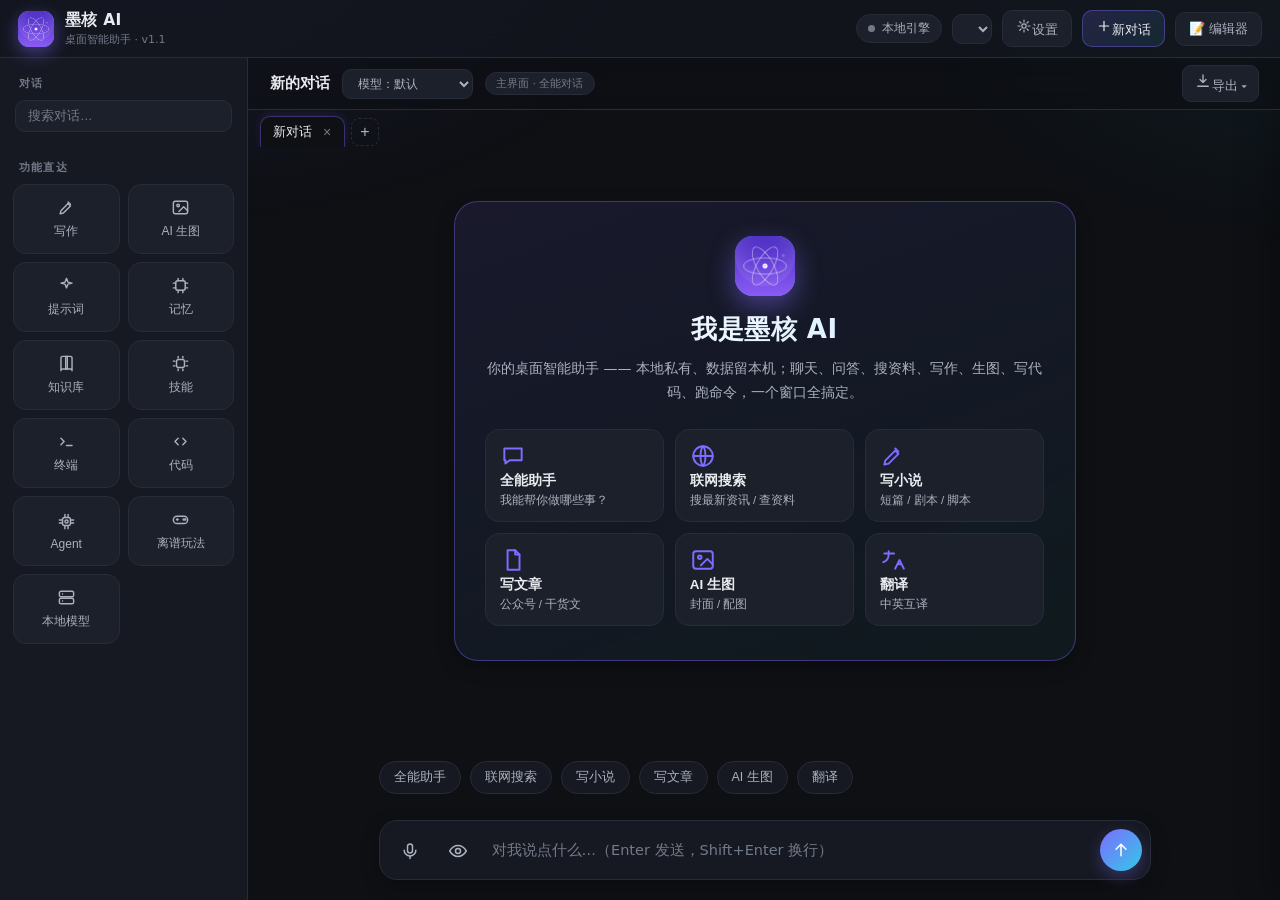
==== static/index.html @ c28f688b "InkCore 1.0.0 初始发布 - 全新源码: app.py / desktop_app.py / generate_icon.py 等 - 前端 static/ 与文档 docs/ - 打包配" ====
<!DOCTYPE html>
<html lang="zh-CN">
<head>
<meta charset="UTF-8">
<meta name="viewport" content="width=device-width, initial-scale=1.0">
<title>墨核 AI · 桌面智能助手</title>
<link rel="icon" href="/static/icon.png" type="image/png">
<link rel="stylesheet" href="/static/style.css">
<link rel="stylesheet" href="/static/vendor/atom-one-dark.min.css">
<link rel="stylesheet" href="/static/vendor/katex/katex.min.css">
</head>
<body>
<div id="app">
  <!-- 顶栏 -->
  <header class="topbar">
    <div class="brand">
      <img src="/static/icon.png" class="logo" alt="墨核">
      <div class="brand-text">
        <div class="brand-name">墨核 AI</div>
        <div class="brand-sub">桌面智能助手 · v1.1</div>
      </div>
    </div>
    <div class="top-actions">
      <div class="status"><span class="status-dot" id="statusDot"></span><span class="status-text" id="statusText">本地引擎</span></div>
      <select id="profileSel" class="ghost-btn" title="切换/新建用户配置"></select>
      <button class="ghost-btn" id="settingsBtn" title="设置（大模型/绘图/视觉 API）"><i class="ic" data-ic="settings"></i>设置</button>
      <button class="ghost-btn" id="newChatBtn"><i class="ic" data-ic="plus"></i>新对话</button>
      <button class="ghost-btn" onclick="location.href='/md'" title="Markdown 编辑器（双栏预览 / 多格式导出 / AI 润色）">📝 编辑器</button>
    </div>
  </header>

  <div class="body">
    <!-- 左侧栏 -->
    <aside class="sidebar">
      <div class="side-section">
        <div class="side-title">对话</div>
        <div class="conv-search"><input id="convSearch" placeholder="搜索对话…"></div>
        <div id="convList" class="conv-list"></div>
      </div>
      <div class="side-section">
        <div class="side-title">功能直达</div>
        <div class="nav-grid">
          <button class="nav-item" data-panel="write"><i class="ic" data-ic="write"></i>写作</button>
          <button class="nav-item" data-panel="image"><i class="ic" data-ic="image"></i>AI 生图</button>
          <button class="nav-item" data-panel="prompt"><i class="ic" data-ic="prompt"></i>提示词</button>
          <button class="nav-item" data-panel="memory"><i class="ic" data-ic="memory"></i>记忆</button>
          <button class="nav-item" data-panel="knowledge"><i class="ic" data-ic="knowledge"></i>知识库</button>
          <button class="nav-item" data-panel="skills"><i class="ic" data-ic="skills"></i>技能</button>
          <button class="nav-item" data-panel="terminal"><i class="ic" data-ic="terminal"></i>终端</button>
          <button class="nav-item" data-panel="code"><i class="ic" data-ic="code"></i>代码</button>
          <button class="nav-item" data-panel="agent"><i class="ic" data-ic="agent"></i>Agent</button>
          <button class="nav-item" data-panel="fun"><i class="ic" data-ic="fun"></i>离谱玩法</button>
          <button class="nav-item" data-panel="ollama"><i class="ic" data-ic="server"></i>本地模型</button>
        </div>
      </div>
    </aside>

    <!-- 中间：对话主界面 -->
    <main class="chat">
      <div class="chat-head">
        <span id="chatTitle">新的对话</span>
        <select id="sessionModel" class="head-btn" title="为本对话单独选择模型（覆盖全局设置）">
          <option value="">模型：默认</option>
          <option value="gpt-4o-mini">gpt-4o-mini</option>
          <option value="gpt-4o">gpt-4o</option>
          <option value="gpt-4o-latest">gpt-4o-latest</option>
          <option value="deepseek-chat">deepseek-chat</option>
          <option value="moonshot-v1-8k">moonshot-v1-8k</option>
          <option value="qwen-plus">qwen-plus</option>
          <option value="llama3">llama3</option>
        </select>
        <span class="chat-hint">主界面 · 全能对话</span>
        <div class="export-wrap">
          <button class="head-btn" id="exportBtn"><i class="ic" data-ic="export"></i>导出 ▾</button>
          <div class="export-menu hidden" id="exportMenu">
            <div data-exp="docx">Word 文档</div>
            <div data-exp="md">Markdown</div>
            <div data-exp="pdf">PDF</div>
            <div data-exp="wechat">公众号 HTML</div>
            <div data-exp="longimg">拼成长图（PNG）</div>
            <div data-exp="xmind">XMind 思维导图</div>
          </div>
        </div>
      </div>
      <div id="messages" class="messages">
        <div class="welcome">
          <img src="/static/icon.png" class="welcome-logo" alt="墨核">
          <h1>我是墨核 AI</h1>
          <p class="welcome-sub">你的桌面智能助手 —— 本地私有、数据留本机；聊天、问答、搜资料、写作、生图、写代码、跑命令，一个窗口全搞定。</p>
          <div class="welcome-cards">
            <button class="wcard" data-cmd="你都能帮我做什么？"><i class="ic" data-ic="chat"></i><b>全能助手</b><small>我能帮你做哪些事？</small></button>
            <button class="wcard" data-cmd="搜索今天 AI 领域的最新资讯"><i class="ic" data-ic="globe"></i><b>联网搜索</b><small>搜最新资讯 / 查资料</small></button>
            <button class="wcard" data-cmd="写一段都市悬疑短篇，主角叫林默"><i class="ic" data-ic="pen"></i><b>写小说</b><small>短篇 / 剧本 / 脚本</small></button>
            <button class="wcard" data-cmd="帮我写一篇公众号文章：如何高效阅读"><i class="ic" data-ic="doc"></i><b>写文章</b><small>公众号 / 干货文</small></button>
            <button class="wcard" data-cmd="画一张赛博朋克封面"><i class="ic" data-ic="image"></i><b>AI 生图</b><small>封面 / 配图</small></button>
            <button class="wcard" data-cmd="把这段英文翻译成中文：Hello, how are you?"><i class="ic" data-ic="translate"></i><b>翻译</b><small>中英互译</small></button>
          </div>
        </div>
      </div>
      <div class="chips">
        <button class="chip" data-cmd="你都能帮我做什么？">全能助手</button>
        <button class="chip" data-cmd="搜索今天 AI 领域的最新资讯">联网搜索</button>
        <button class="chip" data-cmd="写一段都市悬疑短篇，主角叫林默">写小说</button>
        <button class="chip" data-cmd="帮我写一篇公众号文章：如何高效阅读">写文章</button>
        <button class="chip" data-cmd="画一张赛博朋克封面">AI 生图</button>
        <button class="chip" data-cmd="把这段英文翻译成中文：Hello, how are you?">翻译</button>
      </div>
      <!-- 改动12：会话级产物缩略图条（可折叠，按对话切换） -->
      <div class="art-strip" id="artStrip" style="display:none">
        <button class="art-toggle" id="artToggle" title="折叠/展开产物">📦 产物 <span id="artCount">0</span></button>
        <div class="art-thumbs" id="artThumbs"></div>
      </div>
      <div class="input-bar">
        <div class="input-wrap">
          <button class="io-btn" id="voiceBtn" title="语音输入"><i class="ic" data-ic="voice"></i></button>
          <button class="io-btn" id="visionBtn" title="发送图片（视觉理解）"><i class="ic" data-ic="vision"></i></button>
          <textarea id="input" rows="1" placeholder="对我说点什么…（Enter 发送，Shift+Enter 换行）"></textarea>
          <button id="sendBtn" title="发送"><i class="ic" data-ic="send"></i></button>
        </div>
      </div>
      <!-- 隐藏文件输入 -->
      <input type="file" id="visionInput" accept="image/*" hidden>
      <input type="file" id="docInput" accept=".pdf,.docx,.txt,.md,.csv" hidden>
      <input type="file" id="skillImport" accept=".json" hidden>
    </main>

    <!-- 右侧：功能面板 -->
    <aside class="panel hidden" id="panel">
      <div class="panel-head" id="panelHead">
        <div id="panelTitle">面板</div>
        <div style="display:flex;align-items:center;gap:2px">
          <button id="panelMax" title="全屏覆盖聊天区"><i class="ic" data-ic="maximize"></i></button>
          <button id="panelClose"><i class="ic" data-ic="close"></i></button>
        </div>
      </div>
      <div class="panel-body" id="panelBody"></div>
    </aside>
  </div>

  <!-- 首跑引导：未配置大模型时自动出现 -->
  <div class="modal-mask hidden" id="onboardMask">
    <div class="modal" id="onboardModal">
      <img src="/static/icon.png" class="ob-logo" alt="墨核">
      <h2>欢迎使用 墨核 AI Studio (InkCore)</h2>
      <p class="ob-sub">本地私有 · 数据留本机。三种方式开始，任选其一：</p>
      <div class="ob-opts">
        <button class="ob-opt" id="obEmbedded">
          <i class="ic" data-ic="agent"></i>
          <div class="ob-t">🚀 本地内置模型（推荐）</div>
          <div class="ob-d">零 Key · 离线 · 免装 Ollama · 首次自动下载约 1.1GB</div>
        </button>
        <button class="ob-opt" id="obOllama">
          <i class="ic" data-ic="server"></i>
          <div class="ob-t">用 Ollama 本地模型</div>
          <div class="ob-d">零 Key · 离线 · 需先装 Ollama</div>
        </button>
        <button class="ob-opt" id="obKey">
          <i class="ic" data-ic="settings"></i>
          <div class="ob-t">填 OpenAI / DeepSeek Key</div>
          <div class="ob-d">用云端大模型，质量更高</div>
        </button>
        <button class="ob-opt" id="obLater">
          <i class="ic" data-ic="chat"></i>
          <div class="ob-t">稍后再说（先用本地模板）</div>
          <div class="ob-d">不配也能体验界面与基础写作</div>
        </button>
      </div>
      <div class="ob-msg" id="obMsg"></div>
      <div class="ob-foot">「本地内置模型」已把推理引擎打进软件，无需安装 Ollama；首次使用会下载一个量化模型（约 1.1GB，之后永久离线）。</div>
    </div>
  </div>

  <!-- 执行前确认：终端 / 代码真实运行于本机时弹出 -->
  <div class="modal-mask hidden" id="confirmMask">
    <div class="modal" style="width:min(440px,100%)">
      <div style="display:flex;align-items:center;gap:10px;margin-bottom:8px">
        <i class="ic" data-ic="warning" style="width:22px;height:22px;color:var(--warn)"></i>
        <h2 id="confirmTitle" style="font-size:17px">确认执行</h2>
      </div>
      <p id="confirmDetail" style="font-size:13px;color:var(--txt-2);line-height:1.7;margin-bottom:14px"></p>
      <pre id="confirmCmd" style="background:#0b0d12;border:1px solid var(--line);border-radius:10px;padding:11px;font-family:ui-monospace,Menlo,monospace;font-size:12.5px;color:#d6e6ff;white-space:pre-wrap;word-break:break-all;max-height:160px;overflow:auto;margin-bottom:16px"></pre>
      <div style="display:flex;gap:10px;justify-content:flex-end">
        <button class="btn sec" id="confirmNo" style="width:auto;padding:9px 16px">取消</button>
        <button class="btn" id="confirmYes" style="width:auto;padding:9px 16px;background:linear-gradient(135deg,var(--warn),#ff9f43);box-shadow:none">仍要执行</button>
      </div>
    </div>
  </div>

  <!-- 设置：弹窗 tab 页 -->
  <div class="modal-mask hidden" id="settingsMask">
    <div class="modal settings-modal" id="settingsModal">
      <div class="settings-head">
        <div class="settings-title"><i class="ic" data-ic="settings"></i> 设置</div>
        <button class="settings-close" id="settingsClose"><i class="ic" data-ic="close"></i></button>
      </div>
      <div class="settings-tabs" id="settingsTabs">
        <button class="settings-tab active" data-tab="provider">AI 提供商</button>
        <button class="settings-tab" data-tab="params">参数</button>
        <button class="settings-tab" data-tab="ollama">本地模型</button>
        <button class="settings-tab" data-tab="appearance">外观</button>
        <button class="settings-tab" data-tab="data">数据</button>
        <button class="settings-tab" data-tab="about">关于</button>
      </div>
      <div class="settings-body" id="settingsBody"></div>
      <div class="settings-foot">
        <button class="btn" onclick="saveSettings()">保存设置</button>
      </div>
    </div>
  </div>
</div>
<script src="/static/vendor/katex/katex.min.js"></script>
<script src="/static/vendor/highlight.min.js"></script>
<script src="/static/app.js"></script>
</body>
</html>
---- static/style.css ----
/* =========================================================
   墨核 AI · 桌面智能助手  ——  UI 设计系统 v2
   设计目标：清爽、克制、现代，面向全能桌面 AI 助手场景
   注：仅做视觉层重写，所有 id / class 与 app.js 交互钩子保持一致
   ========================================================= */
:root{
  /* 中性底色：深空灰，带极淡蓝紫倾向，比纯黑更耐看 */
  --bg:#0e1014;
  --surface:#161922;
  --surface-2:#1c202b;
  --elevated:#222632;
  --line:#272c38;
  --line-soft:#2f3543;
  /* 文字 */
  --txt:#e9ebef;
  --txt-2:#aab1bf;
  --txt-3:#727a89;
  /* 主色：柔和紫罗兰 + 青，作为品牌渐变 */
  --accent:#7c6cff;
  --accent-2:#33c9e6;
  --accent-soft:rgba(124,108,255,.14);
  --accent-line:rgba(124,108,255,.38);
  /* 语义色 */
  --ok:#3ddc97;
  --warn:#f5b94a;
  --danger:#ff7a7a;
  /* 用户气泡 */
  --user:linear-gradient(135deg,#6a5cff,#8b6cff);
  /* 主题可配置：正文字号由字体大小滑块控制 */
  --font-base:14px;
  /* 形状 / 阴影 */
  --r-s:10px; --r-m:14px; --r-l:20px;
  --shadow:0 10px 34px rgba(0,0,0,.40);
  --shadow-soft:0 6px 18px rgba(0,0,0,.28);
  --ease:cubic-bezier(.22,.61,.36,1);
}
*{box-sizing:border-box;margin:0;padding:0}
html,body{height:100%}
body{
  font-family:-apple-system,BlinkMacSystemFont,"PingFang SC","Microsoft YaHei",system-ui,"Segoe UI",sans-serif;
  background:var(--bg); color:var(--txt); overflow:hidden; font-size:var(--font-base);
  -webkit-font-smoothing:antialiased; text-rendering:optimizeLegibility;
}
/* 极淡的环境光，避免大面积死黑 */
body::before{
  content:""; position:fixed; inset:0; pointer-events:none; z-index:0;
  background:
    radial-gradient(900px 500px at 12% -8%, rgba(124,108,255,.10), transparent 60%),
    radial-gradient(800px 460px at 105% 0%, rgba(51,201,230,.07), transparent 55%);
}
#app{position:relative; z-index:1; display:flex; flex-direction:column; height:100vh}

/* ===================== 顶栏 ===================== */
.topbar{height:58px;flex:0 0 58px;display:flex;align-items:center;justify-content:space-between;
  padding:0 18px;background:rgba(20,23,31,.72);backdrop-filter:blur(14px);
  border-bottom:1px solid var(--line)}
.brand{display:flex;align-items:center;gap:11px}
.logo{width:36px;height:36px;border-radius:11px;display:grid;place-items:center;font-weight:800;font-size:19px;
  background:linear-gradient(135deg,var(--accent),var(--accent-2));color:#fff;
  box-shadow:0 6px 18px rgba(124,108,255,.45), inset 0 1px 0 rgba(255,255,255,.25)}
.brand-name{font-weight:700;font-size:15.5px;letter-spacing:.3px}
.brand-sub{font-size:11px;color:var(--txt-3);margin-top:1px}
.top-actions{display:flex;align-items:center;gap:10px}
.status{display:flex;align-items:center;gap:7px;padding:5px 11px;border-radius:999px;
  background:var(--surface-2);border:1px solid var(--line);font-size:12px;color:var(--txt-2)}
.status-dot{width:7px;height:7px;border-radius:50%;background:var(--txt-3);transition:.3s}
.status-dot.on{background:var(--ok);box-shadow:0 0 9px var(--ok)}
.ghost-btn{background:var(--surface-2);border:1px solid var(--line);color:var(--txt-2);padding:7px 13px;
  border-radius:10px;cursor:pointer;font-size:13px;transition:.18s var(--ease)}
.ghost-btn:hover{border-color:var(--accent-line);color:var(--txt);background:var(--elevated)}
#newChatBtn{color:var(--txt);border-color:var(--accent-line);
  background:linear-gradient(135deg,rgba(124,108,255,.18),rgba(51,201,230,.10))}
#newChatBtn:hover{filter:brightness(1.12)}

.body{flex:1;display:flex;min-height:0}

/* ===================== 左侧栏 ===================== */
.sidebar{width:248px;flex:0 0 248px;background:var(--surface);border-right:1px solid var(--line);
  padding:16px 13px;overflow-y:auto;display:flex;flex-direction:column;gap:18px}
.side-title{font-size:11px;color:var(--txt-3);text-transform:uppercase;letter-spacing:1.2px;
  margin:2px 6px 9px;font-weight:600}
.conv-search{padding:0 2px 8px}
.conv-search input{width:100%;background:var(--surface-2);border:1px solid var(--line);color:var(--txt);
  border-radius:10px;padding:8px 12px;font-size:12.5px;transition:.18s}
.conv-search input::placeholder{color:var(--txt-3)}
.conv-search input:focus{outline:none;border-color:var(--accent-line);background:var(--elevated)}
.conv-list{display:flex;flex-direction:column;gap:5px}
.conv-item{display:flex;align-items:center;justify-content:space-between;padding:9px 11px;border-radius:11px;
  font-size:13px;cursor:pointer;color:var(--txt-2);transition:.16s var(--ease);border:1px solid transparent}
.conv-item:hover{background:var(--surface-2);color:var(--txt);border-color:var(--line)}
.conv-title{overflow:hidden;text-overflow:ellipsis;white-space:nowrap}
.conv-snip{font-size:11.5px;color:var(--txt-3);margin-top:3px;white-space:nowrap;overflow:hidden;text-overflow:ellipsis;max-width:170px}
.conv-acts{display:flex;gap:2px;opacity:0;transition:.16s;flex:0 0 auto}
.conv-item:hover .conv-acts{opacity:1}
.conv-act{background:none;border:none;color:var(--txt-3);cursor:pointer;font-size:13px;padding:3px 5px;border-radius:7px;transition:.15s;display:inline-flex;align-items:center;justify-content:center}
.conv-act:hover{background:var(--elevated);color:var(--danger)}
.conv-act .ic{width:14px;height:14px}
.conv-empty{font-size:12px;color:var(--txt-3);padding:10px 8px}
.conv-group{margin-bottom:4px}
.conv-group-title{font-size:10.5px;color:var(--txt-3);text-transform:uppercase;letter-spacing:1px;
  margin:8px 6px 4px;font-weight:600;display:flex;align-items:center;gap:5px}
.conv-group-title small{color:var(--txt-3);font-weight:400;letter-spacing:0}

.nav-grid{display:grid;grid-template-columns:1fr 1fr;gap:8px}
.nav-item{display:flex;flex-direction:column;align-items:center;justify-content:center;gap:6px;padding:13px 4px;
  border-radius:13px;background:var(--surface-2);border:1px solid var(--line);color:var(--txt-2);
  cursor:pointer;font-size:12px;transition:.18s var(--ease)}
.nav-item span{font-size:12px;color:var(--txt-2)}
.nav-item:hover{border-color:var(--accent-line);color:var(--txt);background:var(--elevated);
  transform:translateY(-2px);box-shadow:var(--shadow-soft)}
.nav-item:hover span{color:var(--txt)}
.nav-item.active .ic{color:#fff}
.nav-item.active span{color:#fff}

/* ===================== 中间对话 ===================== */
.chat{flex:1;display:flex;flex-direction:column;min-width:0;background:transparent}
.chat-head{height:52px;flex:0 0 52px;display:flex;align-items:center;gap:12px;padding:0 22px;
  border-bottom:1px solid var(--line);background:rgba(14,16,20,.55);backdrop-filter:blur(10px)}
#chatTitle{font-weight:600;font-size:14.5px}
.head-btn{background:var(--surface-2);border:1px solid var(--line);color:var(--txt-2);
  padding:6px 11px;font-size:12px;border-radius:9px;cursor:pointer;max-width:180px;transition:.18s}
.head-btn:hover{border-color:var(--accent-line);color:var(--txt)}
.chat-hint{font-size:11px;color:var(--txt-3);font-weight:400;border:1px solid var(--line);
  padding:3px 10px;border-radius:999px;background:var(--surface-2)}
.chat-head{position:relative}

.messages{flex:1;overflow-y:auto;padding:30px 0;display:flex;flex-direction:column;gap:20px}
.msgs-inner{max-width:820px;width:100%;margin:0 auto;padding:0 24px;display:flex;flex-direction:column;gap:20px}
/* 让消息整体居中且限宽：用伪容器思路，这里直接给每条消息限宽 */
.msg{display:flex;gap:13px;align-items:flex-start;animation:fade .28s var(--ease);max-width:820px;margin:0 auto;width:100%;padding:0 24px}
@keyframes fade{from{opacity:0;transform:translateY(8px)}to{opacity:1;transform:none}}
.avatar{width:34px;height:34px;flex:0 0 34px;border-radius:10px;display:grid;place-items:center;font-weight:700;
  background:linear-gradient(135deg,var(--accent),var(--accent-2));color:#fff;font-size:14px;
  box-shadow:0 4px 12px rgba(124,108,255,.35)}
.msg.user{flex-direction:row-reverse}
.msg.user .avatar{background:var(--elevated);border:1px solid var(--line);color:var(--txt-2)}
.bubble{background:var(--surface);border:1px solid var(--line);padding:14px 17px;border-radius:16px;
  border-top-left-radius:5px;max-width:680px;line-height:1.72;font-size:calc(var(--font-base) + 0.5px);white-space:pre-wrap;
  word-break:break-word;box-shadow:var(--shadow-soft)}
.msg.user .bubble{background:var(--user);border:none;color:#fff;border-radius:16px;border-top-right-radius:5px;
  box-shadow:0 6px 18px rgba(124,108,255,.30)}
.bubble h1,.bubble h2,.bubble h3{margin:10px 0 7px;line-height:1.4;font-weight:700}
.bubble h1{font-size:20px}.bubble h2{font-size:17px;color:#cfe9ff}.bubble h3{font-size:15px;color:var(--txt)}
.bubble p{margin:6px 0}
.bubble code{background:rgba(0,0,0,.35);padding:2px 6px;border-radius:6px;font-size:13px;color:#ffd479;
  font-family:ui-monospace,SFMono-Regular,Menlo,monospace}
.bubble pre{background:#0b0d12;padding:14px 44px 14px 16px;border-radius:12px;overflow:auto;margin:10px 0;
  border:1px solid var(--line);position:relative;box-shadow:inset 0 1px 0 rgba(255,255,255,.03)}
.katex-block{overflow-x:auto;overflow-y:hidden;margin:12px 0;padding:6px 2px;font-size:1.06em}
.katex-block .katex{text-align:center}
.bubble .katex{font-size:1.02em}
.src-title{font-size:12px;color:var(--txt-3);margin-bottom:7px}
.src-link{display:block;color:var(--accent-2);font-size:12.5px;padding:4px 0;border-bottom:1px dashed var(--line);text-decoration:none;word-break:break-all}
.src-link:hover{color:var(--accent);text-decoration:underline}
.src-link:last-child{border-bottom:none}
.bubble pre code{background:none;padding:0;color:#d6e6ff;font-size:13px;line-height:1.6}
.copy-btn{position:absolute;top:8px;right:8px;background:rgba(124,108,255,.9);border:none;color:#fff;
  font-size:11px;padding:4px 10px;border-radius:7px;cursor:pointer;transition:.15s;opacity:.85}
.copy-btn:hover{opacity:1;filter:brightness(1.1)}
.msg-acts{display:flex;gap:6px;justify-content:flex-end;margin-top:6px;padding:0 24px}
.resend-btn{background:var(--surface-2);border:1px solid var(--line);color:var(--txt-3);font-size:11px;
  padding:3px 10px;border-radius:7px;cursor:pointer;transition:.15s}
.resend-btn:hover{border-color:var(--accent-line);color:var(--txt)}
.bubble table{border-collapse:collapse;margin:10px 0;width:100%;font-size:13px;overflow:hidden;border-radius:10px}
.bubble th,.bubble td{border:1px solid var(--line);padding:7px 10px;text-align:left}
.bubble th{background:var(--surface-2);font-weight:600}
.bubble blockquote{border-left:3px solid var(--accent);padding:5px 13px;color:var(--txt-2);margin:8px 0;
  background:var(--accent-soft);border-radius:0 8px 8px 0}
.bubble img{max-width:280px;border-radius:14px;margin:8px 0;box-shadow:var(--shadow-soft)}
.bubble ul,.bubble ol{margin:8px 0 8px 22px}
.bubble li{margin:3px 0}
.tip{display:inline-block;margin-top:10px;padding:8px 12px;background:var(--accent-soft);
  border:1px solid var(--accent-line);border-radius:10px;font-size:12.5px;color:#c9bcff;line-height:1.6}

/* 思考中动画点 */
.dots::after{content:"";animation:dots 1.2s steps(4,end) infinite}
@keyframes dots{0%{content:""}25%{content:"."}50%{content:".."}75%{content:"..."}100%{content:""}}

/* 欢迎英雄区 */
.welcome{max-width:760px;margin:24px auto 8px;padding:34px 30px;text-align:center;
  background:linear-gradient(160deg,rgba(124,108,255,.10),rgba(51,201,230,.05));
  border:1px solid var(--accent-line);border-radius:24px;box-shadow:var(--shadow-soft);
  animation:fade .4s var(--ease)}
.welcome-logo{width:60px;height:60px;margin:0 auto 16px;border-radius:18px;display:grid;place-items:center;
  font-weight:800;font-size:30px;color:#fff;background:linear-gradient(135deg,var(--accent),var(--accent-2));
  box-shadow:0 10px 26px rgba(124,108,255,.45)}
.welcome h1{font-size:26px;font-weight:800;letter-spacing:.5px;margin-bottom:10px;
  background:linear-gradient(120deg,#fff,#cfe9ff);-webkit-background-clip:text;background-clip:text;color:transparent}
.welcome-sub{color:var(--txt-2);font-size:14px;line-height:1.7;max-width:560px;margin:0 auto}
.welcome-cards{display:grid;grid-template-columns:repeat(3,1fr);gap:11px;margin-top:24px;text-align:left}
.wcard{display:flex;flex-direction:column;gap:3px;padding:13px 14px;border-radius:14px;cursor:pointer;
  background:var(--surface-2);border:1px solid var(--line);color:var(--txt);transition:.18s var(--ease);text-align:left}
.wcard:hover{border-color:var(--accent-line);background:var(--elevated);transform:translateY(-2px);box-shadow:var(--shadow-soft)}
.wcard b{font-size:13.5px}
.wcard small{color:var(--txt-2);font-size:11.5px}

/* 建议胶囊（欢迎区下方） */
.chips{display:flex;gap:9px;flex-wrap:wrap;padding:6px 24px 14px;max-width:820px;margin:0 auto;width:100%}
.chip{background:var(--surface);border:1px solid var(--line);color:var(--txt-2);padding:7px 14px;border-radius:999px;
  font-size:12.5px;cursor:pointer;transition:.16s var(--ease)}
.chip:hover{border-color:var(--accent-line);color:var(--txt);background:var(--elevated)}

/* 改动12：会话级产物缩略图条 */
.art-strip{max-width:820px;margin:0 auto;width:100%;padding:0 24px;display:flex;align-items:center;gap:10px}
.art-toggle{flex:0 0 auto;background:var(--surface);border:1px solid var(--line);color:var(--txt-2);
  padding:5px 12px;border-radius:999px;font-size:12px;cursor:pointer;transition:.16s var(--ease)}
.art-toggle:hover{border-color:var(--accent-line);color:var(--txt)}
.art-thumbs{display:flex;gap:8px;overflow-x:auto;padding:4px 0;flex:1}
.art-thumbs::-webkit-scrollbar{height:6px}
.art-thumb{flex:0 0 auto;width:64px;height:64px;border-radius:12px;overflow:hidden;cursor:pointer;
  border:1px solid var(--line);background:var(--surface-2);position:relative;display:flex;align-items:center;justify-content:center;
  transition:.16s var(--ease)}
.art-thumb:hover{border-color:var(--accent-line);transform:translateY(-2px)}
.art-thumb img{width:100%;height:100%;object-fit:cover}
.art-thumb .art-emoji{font-size:26px}
.art-thumb .art-name{position:absolute;left:0;right:0;bottom:0;font-size:9px;line-height:1.3;padding:2px 4px;
  background:linear-gradient(0deg,rgba(0,0,0,.7),transparent);color:#fff;white-space:nowrap;overflow:hidden;text-overflow:ellipsis}
.art-strip.collapsed .art-thumbs{display:none}

/* 输入作曲器 */
.input-bar{flex:0 0 auto;padding:12px 24px 20px;max-width:820px;margin:0 auto;width:100%}
.input-wrap{display:flex;align-items:flex-end;gap:8px;background:var(--surface);border:1px solid var(--line);
  border-radius:18px;padding:8px 8px 8px 10px;box-shadow:var(--shadow-soft);transition:.18s var(--ease)}
.input-wrap:focus-within{border-color:var(--accent-line);box-shadow:0 0 0 3px var(--accent-soft),var(--shadow-soft)}
.io-btn{background:transparent;border:1px solid transparent;border-radius:12px;color:var(--txt-2);
  font-size:18px;width:40px;height:40px;flex:0 0 40px;cursor:pointer;display:grid;place-items:center;transition:.16s}
.io-btn:hover{background:var(--elevated);color:var(--txt);border-color:var(--line)}
#input{flex:1;resize:none;background:transparent;border:none;color:var(--txt);
  padding:10px 6px;font-size:14.5px;font-family:inherit;max-height:160px;line-height:1.55}
#input::placeholder{color:var(--txt-3)}
#input:focus{outline:none}
#sendBtn{background:linear-gradient(135deg,var(--accent),var(--accent-2));border:none;color:#fff;font-weight:600;
  padding:0 20px;height:40px;border-radius:13px;cursor:pointer;font-size:14px;flex:0 0 auto;transition:.16s;
  box-shadow:0 6px 16px rgba(124,108,255,.35)}
#sendBtn:hover{filter:brightness(1.08);transform:translateY(-1px)}
#sendBtn:active{transform:translateY(0)}

/* ===================== 右侧面板 v2 ===================== */
.panel{width:400px;flex:0 0 400px;background:linear-gradient(180deg,var(--surface),var(--surface-2));
  border-left:1px solid var(--line);display:flex;flex-direction:column;
  transition:margin-right .25s var(--ease);box-shadow:-10px 0 34px rgba(0,0,0,.28)}
.panel.hidden{margin-right:-401px}
/* 全屏覆盖聊天区：一键把工作型面板铺满可视区 */
.panel.fullscreen{position:fixed;inset:0;width:auto;max-width:none;flex:1 1 auto;margin-right:0!important;
  z-index:60;box-shadow:none;animation:panelFullIn .2s var(--ease)}
@keyframes panelFullIn{from{opacity:.4;transform:scale(.98)}to{opacity:1;transform:scale(1)}}
.panel-head{height:56px;flex:0 0 56px;display:flex;align-items:center;justify-content:space-between;
  padding:0 16px 0 20px;border-bottom:1px solid var(--line);
  background:rgba(22,25,34,.85);backdrop-filter:blur(12px)}
#panelTitle{font-weight:700;font-size:15px;display:flex;align-items:center;gap:9px;
  background:linear-gradient(90deg,#fff,#cfe9ff);-webkit-background-clip:text;background-clip:text;color:transparent}
#panelTitle .ic{width:20px;height:20px;color:var(--accent-2)}
#panelClose{background:none;border:none;color:var(--txt-3);font-size:18px;cursor:pointer;transition:.15s;border-radius:8px;width:30px;height:30px}
#panelClose:hover{background:var(--elevated);color:var(--txt)}
#panelMax{background:none;border:none;color:var(--txt-3);cursor:pointer;transition:.15s;border-radius:8px;width:30px;height:30px;display:none;align-items:center;justify-content:center;margin-right:2px}
#panelMax:hover{background:var(--elevated);color:var(--txt)}
#panelMax .ic{width:17px;height:17px}
/* 仅工作型面板显示放大按钮（知识库/终端/代码/Agent/离谱玩法） */
.panel-head[data-max="1"] #panelMax{display:inline-flex}
.panel-body{flex:1;overflow-y:auto;padding:16px;display:flex;flex-direction:column;gap:14px;position:relative}
#input.drag{outline:2px dashed var(--accent-line);outline-offset:6px;border-radius:14px}
.panel-body.drag::after{content:"松开即可上传到知识库";position:absolute;inset:10px;display:grid;place-items:center;
  background:rgba(124,108,255,.10);border:2px dashed var(--accent-line);border-radius:14px;
  color:var(--accent-2);font-size:14px;font-weight:600;pointer-events:none}
.pcard{background:var(--surface-2);border:1px solid var(--line);border-radius:16px;padding:16px;
  box-shadow:0 8px 24px rgba(0,0,0,.18);transition:border-color .18s}
.pcard-grad{border-top:2px solid transparent;border-image:linear-gradient(90deg,var(--accent),var(--accent-2)) 1 0 0 0}
.phero{display:flex;gap:14px;align-items:flex-start}
.phero .picon{width:42px;height:42px;flex:0 0 42px;display:grid;place-items:center;border-radius:12px;
  background:linear-gradient(135deg,var(--accent),var(--accent-2));color:#fff;
  box-shadow:0 6px 18px rgba(124,108,255,.35)}
.phero .picon .ic{width:22px;height:22px;color:#fff}
.phero h4{font-size:15px;font-weight:700;margin:0 0 4px;color:var(--txt)}
.phero p{font-size:13px;line-height:1.65;color:var(--txt-2);margin:0}
.psec-title{font-size:11px;font-weight:700;color:var(--accent-2);text-transform:uppercase;letter-spacing:1.2px;
  margin:0;display:flex;align-items:center;gap:8px}
.plist{list-style:none;display:flex;flex-direction:column;gap:9px;margin:0;padding:0;font-size:13px;color:var(--txt-2)}
.plist li{position:relative;padding-left:18px;line-height:1.55}
.plist li::before{content:"";position:absolute;left:0;top:7px;width:7px;height:7px;border-radius:50%;
  background:linear-gradient(135deg,var(--accent),var(--accent-2))}
.pchips{display:flex;flex-wrap:wrap;gap:8px}
.pchip{background:var(--surface);border:1px solid var(--line);color:var(--txt-2);padding:7px 12px;border-radius:999px;
  font-size:12.5px;cursor:pointer;transition:.16s}
.pchip:hover{border-color:var(--accent-line);color:var(--txt);
  background:linear-gradient(135deg,rgba(124,108,255,.16),rgba(51,201,230,.10))}
.pgrid{display:grid;grid-template-columns:1fr 1fr;gap:10px}
.pfeat{background:var(--surface);border:1px solid var(--line);border-radius:12px;padding:12px;transition:.16s;cursor:pointer}
.pfeat:hover{border-color:var(--accent-line);background:var(--elevated)}
.pfeat b{display:block;font-size:13px;color:var(--txt);margin-bottom:3px}
.pfeat small{font-size:11.5px;color:var(--txt-2);line-height:1.5}

/* 表单控件 */
.field{width:100%;background:var(--surface-2);border:1px solid var(--line);color:var(--txt);border-radius:11px;
  padding:11px 13px;font-size:13.5px;font-family:inherit;margin-bottom:12px;transition:.16s}
.field::placeholder{color:var(--txt-3)}
.field:focus{outline:none;border-color:var(--accent-line);background:var(--elevated)}
textarea.field{resize:vertical;min-height:74px;line-height:1.6}
.btn{background:linear-gradient(135deg,var(--accent),var(--accent-2));border:none;color:#fff;font-weight:600;
  padding:10px 16px;border-radius:11px;cursor:pointer;font-size:13.5px;width:100%;transition:.16s;
  box-shadow:0 6px 16px rgba(124,108,255,.28)}
.btn:hover{filter:brightness(1.08);transform:translateY(-1px)}
.btn.sec{background:var(--surface-2);border:1px solid var(--line);box-shadow:none;color:var(--txt)}
.btn.sec:hover{border-color:var(--accent-line);transform:none}
.ck{display:flex;align-items:center;gap:9px;font-size:13.5px;color:var(--txt);margin:8px 0;cursor:pointer}
.ck input{width:17px;height:17px;accent-color:var(--accent);cursor:pointer}
.sub{color:var(--accent-2);font-size:13.5px;margin:16px 0 8px;font-weight:600;
  padding-top:14px;border-top:1px solid var(--line)}

/* 设置 - 关于区（版本号 / 热键） */
.about{display:flex;gap:13px;align-items:center;background:linear-gradient(135deg,rgba(124,108,255,.14),rgba(51,201,230,.12));
  border:1px solid var(--accent-line);border-radius:14px;padding:14px;margin-bottom:14px}
.about-logo{width:46px;height:46px;flex:0 0 46px;border-radius:12px;display:grid;place-items:center;
  background:linear-gradient(135deg,var(--accent),var(--accent-2));color:#fff;font-size:22px;font-weight:700;
  box-shadow:0 6px 16px rgba(124,108,255,.35)}
.about-name{font-size:15px;font-weight:700;color:var(--txt);display:flex;align-items:center;gap:8px;flex-wrap:wrap}
.about-name .ver{font-size:11px;font-weight:600;color:var(--accent-2);background:var(--surface-2);
  border:1px solid var(--line);border-radius:999px;padding:2px 9px;font-family:ui-monospace,Menlo,monospace}
.about-sub{font-size:12.5px;color:var(--txt-3);margin-top:3px}
.about-hk{font-size:12px;color:var(--txt-3);margin-top:5px}
.about-hk b{color:var(--accent-2);font-family:ui-monospace,Menlo,monospace}

/* 终端 / 代码面板 */
.term-out{background:#0b0d12;border:1px solid var(--line);border-radius:12px;padding:13px;font-family:ui-monospace,SFMono-Regular,Menlo,monospace;
  font-size:12.5px;white-space:pre-wrap;color:#9effa8;min-height:80px;max-height:300px;overflow:auto;line-height:1.6}
.term-in,.code-area{width:100%;background:#0b0d12;border:1px solid var(--line);color:#d6e6ff;border-radius:12px;
  padding:13px;font-family:ui-monospace,SFMono-Regular,Menlo,monospace;font-size:13px;line-height:1.6}
.term-in{margin-top:8px;transition:.16s}.term-in:focus{outline:none;border-color:var(--accent-line)}
.code-area{height:200px;resize:vertical;margin-top:8px}

/* 技能卡片 */
.skill-card{background:var(--surface-2);border:1px solid var(--line);border-radius:14px;padding:13px;margin-bottom:11px;transition:.16s}
.skill-card:hover{border-color:var(--line-soft)}
.skill-card .sc-top{display:flex;align-items:center;gap:8px;font-weight:600;margin-bottom:5px}
.skill-card .sc-desc{font-size:12.5px;color:var(--txt-2);margin-bottom:9px;line-height:1.6}
.skill-card .sc-del{font-size:11.5px;color:var(--danger);cursor:pointer;float:right;opacity:.8}
.skill-card .sc-del:hover{opacity:1}

/* 记忆行 */
.mem-row{display:flex;justify-content:space-between;gap:12px;font-size:13px;padding:9px 0;border-bottom:1px dashed var(--line)}
.mem-row b{color:var(--accent-2);font-weight:600;text-align:right}

/* 封面预览 */
.cover-prev{background:var(--surface-2);border:1px solid var(--line);border-radius:14px;padding:14px;text-align:center}
.cover-prev img{max-width:100%;border-radius:10px}

/* 知识库文档 */
.doc-list{display:flex;flex-direction:column;gap:7px}
.doc-item{display:flex;align-items:center;justify-content:space-between;gap:10px;background:var(--surface-2);
  border:1px solid var(--line);border-radius:10px;padding:9px 12px;font-size:12.5px}
.doc-item .ic{width:15px;height:15px;color:var(--accent-2);flex:0 0 auto}
.doc-item small{color:var(--txt-3)}

/* Agent 步骤 */
.agent-step{display:flex;gap:8px;margin-bottom:9px}
.agent-step input{flex:1}

/* 离谱玩法列表 */
.fun-list{font-size:13px;line-height:1.85;color:var(--txt-2)}
.fun-list b{color:var(--txt);font-weight:600}

/* 游戏卡片 */
.game-card{display:flex;align-items:center;gap:12px;margin-top:12px;padding:12px 14px;
  background:var(--accent-soft);border:1px solid var(--accent-line);border-radius:13px}
.game-tag{font-size:12.5px;color:#c9bcff;font-weight:600}

/* ===================== 导出菜单 ===================== */
.export-wrap{position:relative;margin-left:auto}
#exportBtn{font-size:12.5px}
.export-menu{position:absolute;right:0;top:40px;background:var(--elevated);border:1px solid var(--line);
  border-radius:12px;padding:6px;min-width:170px;z-index:30;box-shadow:var(--shadow)}
.export-menu.hidden{display:none}
.export-menu div{padding:9px 13px;border-radius:9px;font-size:13px;cursor:pointer;color:var(--txt);transition:.14s}
.export-menu div:hover{background:linear-gradient(135deg,var(--accent),var(--accent-2));color:#fff}

/* 顶栏用户下拉 */
#profileSel{padding:6px 9px;font-size:12px;max-width:140px}

/* 滚动条 */
::-webkit-scrollbar{width:9px;height:9px}
::-webkit-scrollbar-track{background:transparent}
::-webkit-scrollbar-thumb{background:var(--line-soft);border-radius:9px;border:2px solid transparent;background-clip:padding-box}
::-webkit-scrollbar-thumb:hover{background:var(--txt-3);background-clip:padding-box}

/* ===================== 线性 SVG 图标 ===================== */
.ic{display:inline-flex;align-items:center;justify-content:center;flex:0 0 auto;width:18px;height:18px;color:inherit}
.ic svg{width:100%;height:100%;display:block}
.nav-item .ic{width:19px;height:19px;color:var(--txt-2)}
.nav-item.active .ic{color:#fff}
.nav-item:hover .ic{color:var(--txt)}
.ghost-btn .ic{width:16px;height:16px}
.io-btn .ic{width:20px;height:20px;color:var(--txt-2)}
.io-btn:hover .ic{color:var(--accent)}
.io-btn.rec{color:#ff6b6b}
.io-btn.rec .ic{color:#ff6b6b}
#sendBtn{width:42px;height:42px;flex:0 0 42px;border:none;border-radius:50%;
  background:linear-gradient(135deg,var(--accent),var(--accent-2));color:#fff;cursor:pointer;
  display:inline-flex;align-items:center;justify-content:center;box-shadow:0 6px 16px rgba(124,108,255,.32);transition:.16s}
#sendBtn:hover{transform:translateY(-1px);filter:brightness(1.06)}
#sendBtn .ic{width:20px;height:20px;color:#fff}
.wcard .ic{width:26px;height:26px;color:var(--accent)}
.wcard:hover .ic{color:var(--accent-2)}
#panelClose .ic{width:16px;height:16px}

/* ===================== 首跑引导弹窗 ===================== */
.modal-mask{position:fixed;inset:0;background:rgba(8,10,14,.62);backdrop-filter:blur(4px);
  display:flex;align-items:center;justify-content:center;z-index:9000;padding:20px}
.modal-mask.hidden{display:none}
.modal{width:min(460px,100%);background:var(--surface);border:1px solid var(--line);
  border-radius:20px;padding:28px 26px 22px;box-shadow:0 24px 60px rgba(0,0,0,.5);text-align:center}
.ob-logo{width:54px;height:54px;border-radius:16px;margin:0 auto 14px;display:grid;place-items:center;
  background:linear-gradient(135deg,var(--accent),var(--accent-2));color:#fff;font-size:26px;font-weight:700;
  box-shadow:0 8px 20px rgba(124,108,255,.4)}
.modal h2{font-size:19px;margin-bottom:6px}
.ob-sub{font-size:13px;color:var(--txt-3);margin-bottom:18px}
.ob-opts{display:flex;flex-direction:column;gap:10px}
.ob-opt{display:flex;align-items:center;gap:13px;text-align:left;background:var(--surface-2);
  border:1px solid var(--line);border-radius:14px;padding:13px 15px;cursor:pointer;transition:.15s;color:var(--txt)}
.ob-opt:hover{border-color:var(--accent-line);background:var(--elevated);transform:translateY(-1px)}
.ob-opt .ic{width:24px;height:24px;color:var(--accent);flex:0 0 24px}
.ob-t{font-size:14px;font-weight:600}
.ob-d{font-size:12px;color:var(--txt-3);margin-top:2px}
.ob-msg{font-size:12.5px;color:#ffb86b;min-height:16px;margin-top:12px}
.ob-foot{font-size:11.5px;color:var(--txt-3);margin-top:14px;line-height:1.5}

/* ===== 设置弹窗（参考 OpenWrite 的 AI 提供商 / 参数 tab 设计） ===== */
.settings-modal{width:min(760px,94vw);max-height:min(86vh,640px);text-align:left;padding:0;display:flex;flex-direction:column;overflow:hidden}
.settings-head{height:56px;flex:0 0 56px;display:flex;align-items:center;justify-content:space-between;padding:0 22px;border-bottom:1px solid var(--line)}
.settings-title{display:flex;align-items:center;gap:10px;font-size:17px;font-weight:700;color:var(--txt)}
.settings-title .ic{width:20px;height:20px;color:var(--accent-2)}
.settings-close{background:none;border:none;color:var(--txt-3);font-size:18px;cursor:pointer;border-radius:8px;width:32px;height:32px;display:grid;place-items:center;transition:.15s}
.settings-close:hover{background:var(--elevated);color:var(--txt)}
.settings-tabs{flex:0 0 auto;display:flex;gap:4px;padding:12px 22px 0;border-bottom:1px solid var(--line);overflow-x:auto}
.settings-tab{background:none;border:none;color:var(--txt-3);font-size:13.5px;font-weight:600;padding:9px 14px;border-radius:10px 10px 0 0;cursor:pointer;white-space:nowrap;transition:.15s}
.settings-tab:hover{color:var(--txt);background:var(--surface-2)}
.settings-tab.active{color:var(--accent);background:var(--accent-soft);border-bottom:2px solid var(--accent);margin-bottom:-1px}
.settings-body{flex:1;overflow-y:auto;padding:18px 22px;display:flex;flex-direction:column;gap:16px}
.settings-foot{flex:0 0 auto;padding:14px 22px;border-top:1px solid var(--line);display:flex;justify-content:flex-end;gap:10px;background:var(--surface)}
.settings-section{display:none;flex-direction:column;gap:14px}
.settings-section.active{display:flex}
.sett-status{display:flex;align-items:center;gap:10px;padding:12px 14px;border-radius:12px;font-size:13px;background:var(--surface-2);border:1px solid var(--line)}
.sett-status.warn{color:#ffb86b;background:rgba(255,184,107,.08);border-color:rgba(255,184,107,.25)}
.sett-status.ok{color:#7ee787;background:rgba(126,231,135,.08);border-color:rgba(126,231,135,.25)}
.sett-status .ic{width:18px;height:18px;flex:0 0 18px}
.sett-tip{font-size:12.5px;color:var(--txt-3);line-height:1.6;padding:10px 12px;border-radius:10px;background:var(--accent-soft);border:1px solid var(--accent-line)}
.sett-grid{display:grid;grid-template-columns:repeat(auto-fill,minmax(140px,1fr));gap:10px}
.sett-prov{display:flex;flex-direction:column;gap:5px;padding:12px;border:1px solid var(--line);border-radius:12px;background:var(--surface-2);cursor:pointer;transition:.15s;text-align:left}
.sett-prov:hover{border-color:var(--accent-line);background:var(--elevated);transform:translateY(-1px)}
.sett-prov.active{border-color:var(--accent);background:var(--accent-soft);box-shadow:0 0 0 1px var(--accent-line)}
.sett-prov .name{font-weight:700;font-size:13.5px;color:var(--txt)}
.sett-prov .desc{font-size:11.5px;color:var(--txt-3);line-height:1.4}
.sett-label{display:block;font-size:12.5px;color:var(--txt-2);margin-bottom:6px}
.sett-field{width:100%;background:var(--bg);border:1px solid var(--line-soft);border-radius:10px;padding:10px 12px;color:var(--txt);font-size:13px;outline:none;transition:.15s}
.sett-field:focus{border-color:var(--accent)}
.sett-row{display:flex;gap:12px;flex-wrap:wrap}
.sett-row .group{flex:1;min-width:220px}
.sett-ck{display:flex;align-items:center;gap:8px;font-size:13px;color:var(--txt);cursor:pointer}
.sett-ck input{width:16px;height:16px;accent-color:var(--accent)}
.sett-range{width:100%;margin-top:8px}
.sett-sub{font-size:12px;color:var(--txt-3);margin-top:6px;line-height:1.5}
.sett-h3{font-size:13px;font-weight:700;color:var(--txt);margin:4px 0 8px}

/* 响应式：窄屏收起侧栏，留出更多对话空间（面板宽度统一 400px，不再分档） */
@media (max-width:1080px){
  .sidebar{width:210px;flex-basis:210px}
  .welcome-cards{grid-template-columns:repeat(2,1fr)}
}

/* ===== 亮色主题（设置里切换；代码块保持深色，符合习惯） ===== */
[data-theme="light"]{
  --bg:#eef0f4;
  --surface:#ffffff;
  --surface-2:#f4f6fa;
  --elevated:#e9ecf3;
  --line:#e4e7ee;
  --line-soft:#d6dae3;
  --txt:#1b1e26;
  --txt-2:#525a6b;
  --txt-3:#8a93a4;
  --accent-soft:rgba(124,108,255,.10);
  --accent-line:rgba(124,108,255,.34);
  --shadow:0 10px 34px rgba(20,24,40,.14);
  --shadow-soft:0 6px 18px rgba(20,24,40,.10);
}
[data-theme="light"] .bubble{background:var(--surface);border-color:var(--line)}
[data-theme="light"] .bubble code{background:rgba(0,0,0,.06);color:#b35900}
[data-theme="light"] body::before{opacity:.45}
[data-theme="light"] .welcome{background:linear-gradient(160deg,rgba(124,108,255,.10),rgba(51,201,230,.05));border-color:var(--accent-line)}
[data-theme="light"] .panel-body.drag::after{background:rgba(124,108,255,.10)}

/* ---------- 多会话标签页 ---------- */
.tab-bar{display:flex;align-items:center;gap:6px;padding:6px 12px 0;overflow-x:auto;flex-shrink:0}
.tab-bar::-webkit-scrollbar{height:6px}
.tab{display:inline-flex;align-items:center;gap:6px;max-width:180px;padding:6px 8px 6px 12px;border-radius:10px 10px 0 0;
  background:var(--surface);border:1px solid var(--line);border-bottom:none;color:var(--txt-2);
  font-size:13px;cursor:pointer;white-space:nowrap;transition:.15s}
.tab:hover{color:var(--txt)}
.tab.active{background:var(--bg);color:var(--txt);border-color:var(--accent-line);box-shadow:0 -2px 8px rgba(124,108,255,.12)}
.tab-title{overflow:hidden;text-overflow:ellipsis}
.tab-close{width:18px;height:18px;line-height:16px;text-align:center;border:none;background:transparent;color:var(--txt-3);
  border-radius:50%;font-size:14px;cursor:pointer;flex-shrink:0}
.tab-close:hover{background:var(--danger);color:#fff}
.tab-add{width:28px;height:28px;flex-shrink:0;border:1px dashed var(--line);background:transparent;border-radius:8px;
  color:var(--txt-2);font-size:16px;cursor:pointer}
.tab-add:hover{border-color:var(--accent);color:var(--accent)}

/* ---------- 消息内联编辑 ---------- */
.edit-area{width:100%;min-height:64px;resize:vertical;padding:8px 10px;border-radius:8px;font-size:13.5px;line-height:1.6;
  background:var(--bg);color:var(--txt);border:1px solid var(--accent-line);font-family:inherit}

/* ---------- 发送按钮（停止态） ---------- */
#sendBtn.stopping{background:linear-gradient(135deg,#ff6b6b,#ff9f43);box-shadow:0 6px 18px rgba(255,107,107,.35)}
#sendBtn.stopping svg{width:18px;height:18px}

/* 图标统一为图片时保持填充 */
.logo,.welcome-logo,.ob-logo,.about-logo{object-fit:cover;vertical-align:middle;display:block}
---- static/vendor/atom-one-dark.min.css ----
pre code.hljs{display:block;overflow-x:auto;padding:1em}code.hljs{padding:3px 5px}.hljs{color:#abb2bf;background:#282c34}.hljs-comment,.hljs-quote{color:#5c6370;font-style:italic}.hljs-doctag,.hljs-formula,.hljs-keyword{color:#c678dd}.hljs-deletion,.hljs-name,.hljs-section,.hljs-selector-tag,.hljs-subst{color:#e06c75}.hljs-literal{color:#56b6c2}.hljs-addition,.hljs-attribute,.hljs-meta .hljs-string,.hljs-regexp,.hljs-string{color:#98c379}.hljs-attr,.hljs-number,.hljs-selector-attr,.hljs-selector-class,.hljs-selector-pseudo,.hljs-template-variable,.hljs-type,.hljs-variable{color:#d19a66}.hljs-bullet,.hljs-link,.hljs-meta,.hljs-selector-id,.hljs-symbol,.hljs-title{color:#61aeee}.hljs-built_in,.hljs-class .hljs-title,.hljs-title.class_{color:#e6c07b}.hljs-emphasis{font-style:italic}.hljs-strong{font-weight:700}.hljs-link{text-decoration:underline}
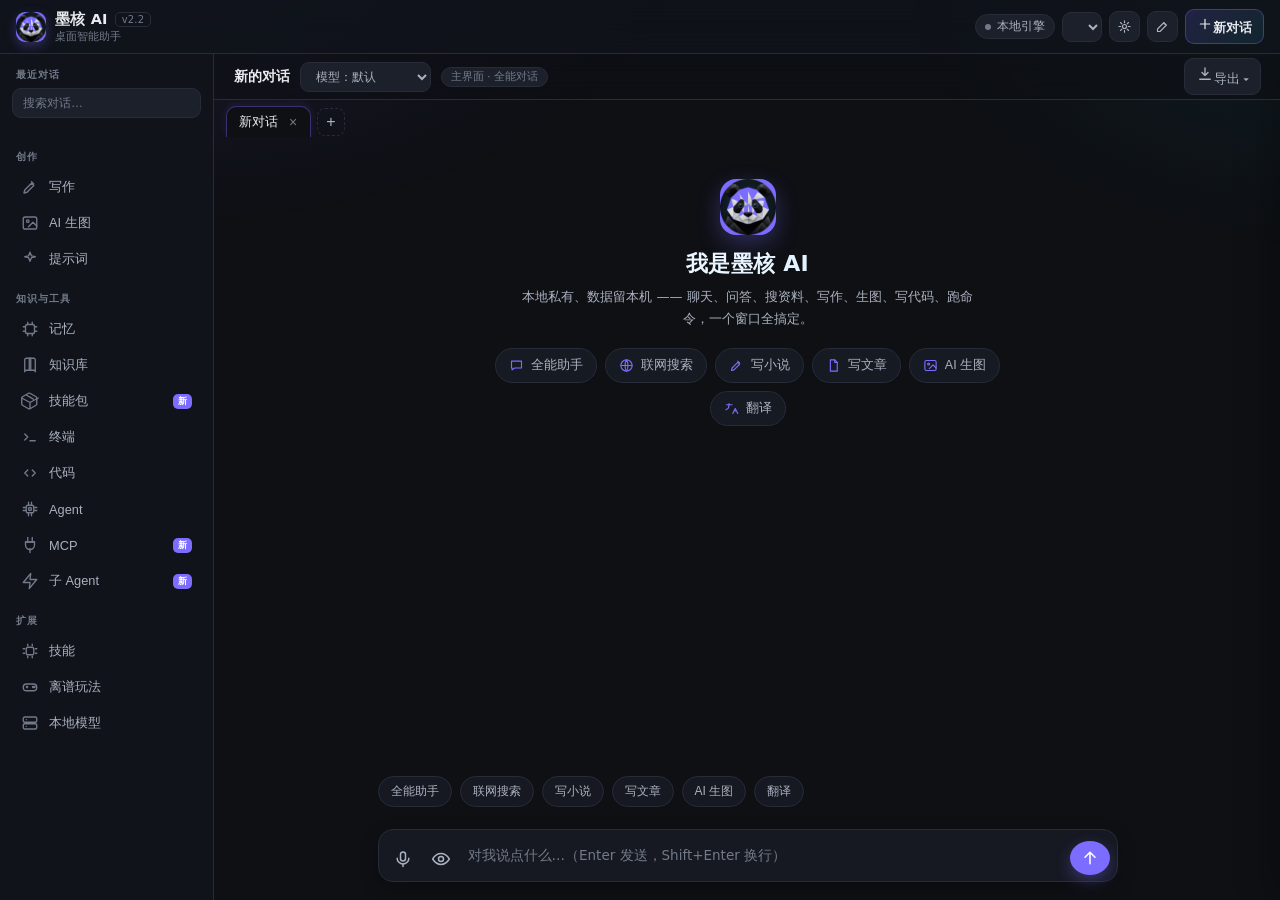
==== commit a44a11fb: "feat(v2.2.0): 界面精简改版 + 补齐 MCP/子Agent/技能包前端入口，打通两套技能系统" ====
--- a/static/index.html
+++ b/static/index.html
@@ -16,16 +16,16 @@
     <div class="brand">
       <img src="/static/icon.png" class="logo" alt="墨核">
       <div class="brand-text">
-        <div class="brand-name">墨核 AI</div>
-        <div class="brand-sub">桌面智能助手 · v1.1</div>
+        <div class="brand-name">墨核 AI <span class="brand-ver">v2.2</span></div>
+        <div class="brand-sub">桌面智能助手</div>
       </div>
     </div>
     <div class="top-actions">
       <div class="status"><span class="status-dot" id="statusDot"></span><span class="status-text" id="statusText">本地引擎</span></div>
-      <select id="profileSel" class="ghost-btn" title="切换/新建用户配置"></select>
-      <button class="ghost-btn" id="settingsBtn" title="设置（大模型/绘图/视觉 API）"><i class="ic" data-ic="settings"></i>设置</button>
-      <button class="ghost-btn" id="newChatBtn"><i class="ic" data-ic="plus"></i>新对话</button>
-      <button class="ghost-btn" onclick="location.href='/md'" title="Markdown 编辑器（双栏预览 / 多格式导出 / AI 润色）">📝 编辑器</button>
+      <select id="profileSel" class="ghost-btn compact" title="切换/新建用户配置"></select>
+      <button class="ghost-btn icon-only" id="settingsBtn" title="设置（大模型/绘图/视觉 API）"><i class="ic" data-ic="settings"></i></button>
+      <button class="ghost-btn icon-only" onclick="location.href='/md'" title="Markdown 编辑器（双栏预览 / 多格式导出 / AI 润色）"><i class="ic" data-ic="edit"></i></button>
+      <button class="ghost-btn primary" id="newChatBtn"><i class="ic" data-ic="plus"></i>新对话</button>
     </div>
   </header>
 
@@ -33,24 +33,37 @@
     <!-- 左侧栏 -->
     <aside class="sidebar">
       <div class="side-section">
-        <div class="side-title">对话</div>
+        <div class="side-title">最近对话</div>
         <div class="conv-search"><input id="convSearch" placeholder="搜索对话…"></div>
         <div id="convList" class="conv-list"></div>
       </div>
       <div class="side-section">
-        <div class="side-title">功能直达</div>
-        <div class="nav-grid">
-          <button class="nav-item" data-panel="write"><i class="ic" data-ic="write"></i>写作</button>
-          <button class="nav-item" data-panel="image"><i class="ic" data-ic="image"></i>AI 生图</button>
-          <button class="nav-item" data-panel="prompt"><i class="ic" data-ic="prompt"></i>提示词</button>
-          <button class="nav-item" data-panel="memory"><i class="ic" data-ic="memory"></i>记忆</button>
-          <button class="nav-item" data-panel="knowledge"><i class="ic" data-ic="knowledge"></i>知识库</button>
-          <button class="nav-item" data-panel="skills"><i class="ic" data-ic="skills"></i>技能</button>
-          <button class="nav-item" data-panel="terminal"><i class="ic" data-ic="terminal"></i>终端</button>
-          <button class="nav-item" data-panel="code"><i class="ic" data-ic="code"></i>代码</button>
-          <button class="nav-item" data-panel="agent"><i class="ic" data-ic="agent"></i>Agent</button>
-          <button class="nav-item" data-panel="fun"><i class="ic" data-ic="fun"></i>离谱玩法</button>
-          <button class="nav-item" data-panel="ollama"><i class="ic" data-ic="server"></i>本地模型</button>
+        <div class="side-title">创作</div>
+        <div class="nav-list">
+          <button class="nav-item" data-panel="write"><i class="ic" data-ic="write"></i><span>写作</span></button>
+          <button class="nav-item" data-panel="image"><i class="ic" data-ic="image"></i><span>AI 生图</span></button>
+          <button class="nav-item" data-panel="prompt"><i class="ic" data-ic="prompt"></i><span>提示词</span></button>
+        </div>
+      </div>
+      <div class="side-section">
+        <div class="side-title">知识与工具</div>
+        <div class="nav-list">
+          <button class="nav-item" data-panel="memory"><i class="ic" data-ic="memory"></i><span>记忆</span></button>
+          <button class="nav-item" data-panel="knowledge"><i class="ic" data-ic="knowledge"></i><span>知识库</span></button>
+          <button class="nav-item" data-panel="skillpack"><i class="ic" data-ic="package"></i><span>技能包</span><em class="nav-new">新</em></button>
+          <button class="nav-item" data-panel="terminal"><i class="ic" data-ic="terminal"></i><span>终端</span></button>
+          <button class="nav-item" data-panel="code"><i class="ic" data-ic="code"></i><span>代码</span></button>
+          <button class="nav-item" data-panel="agent"><i class="ic" data-ic="agent"></i><span>Agent</span></button>
+          <button class="nav-item" data-panel="mcp"><i class="ic" data-ic="plug"></i><span>MCP</span><em class="nav-new">新</em></button>
+          <button class="nav-item" data-panel="subagent"><i class="ic" data-ic="bolt"></i><span>子 Agent</span><em class="nav-new">新</em></button>
+        </div>
+      </div>
+      <div class="side-section">
+        <div class="side-title">扩展</div>
+        <div class="nav-list">
+          <button class="nav-item" data-panel="skills"><i class="ic" data-ic="skills"></i><span>技能</span></button>
+          <button class="nav-item" data-panel="fun"><i class="ic" data-ic="fun"></i><span>离谱玩法</span></button>
+          <button class="nav-item" data-panel="ollama"><i class="ic" data-ic="server"></i><span>本地模型</span></button>
         </div>
       </div>
     </aside>
@@ -86,14 +99,14 @@
         <div class="welcome">
           <img src="/static/icon.png" class="welcome-logo" alt="墨核">
           <h1>我是墨核 AI</h1>
-          <p class="welcome-sub">你的桌面智能助手 —— 本地私有、数据留本机；聊天、问答、搜资料、写作、生图、写代码、跑命令，一个窗口全搞定。</p>
+          <p class="welcome-sub">本地私有、数据留本机 —— 聊天、问答、搜资料、写作、生图、写代码、跑命令，一个窗口全搞定。</p>
           <div class="welcome-cards">
-            <button class="wcard" data-cmd="你都能帮我做什么？"><i class="ic" data-ic="chat"></i><b>全能助手</b><small>我能帮你做哪些事？</small></button>
-            <button class="wcard" data-cmd="搜索今天 AI 领域的最新资讯"><i class="ic" data-ic="globe"></i><b>联网搜索</b><small>搜最新资讯 / 查资料</small></button>
-            <button class="wcard" data-cmd="写一段都市悬疑短篇，主角叫林默"><i class="ic" data-ic="pen"></i><b>写小说</b><small>短篇 / 剧本 / 脚本</small></button>
-            <button class="wcard" data-cmd="帮我写一篇公众号文章：如何高效阅读"><i class="ic" data-ic="doc"></i><b>写文章</b><small>公众号 / 干货文</small></button>
-            <button class="wcard" data-cmd="画一张赛博朋克封面"><i class="ic" data-ic="image"></i><b>AI 生图</b><small>封面 / 配图</small></button>
-            <button class="wcard" data-cmd="把这段英文翻译成中文：Hello, how are you?"><i class="ic" data-ic="translate"></i><b>翻译</b><small>中英互译</small></button>
+            <button class="wcard" data-cmd="你都能帮我做什么？"><i class="ic" data-ic="chat"></i><b>全能助手</b></button>
+            <button class="wcard" data-cmd="搜索今天 AI 领域的最新资讯"><i class="ic" data-ic="globe"></i><b>联网搜索</b></button>
+            <button class="wcard" data-cmd="写一段都市悬疑短篇，主角叫林默"><i class="ic" data-ic="pen"></i><b>写小说</b></button>
+            <button class="wcard" data-cmd="帮我写一篇公众号文章：如何高效阅读"><i class="ic" data-ic="doc"></i><b>写文章</b></button>
+            <button class="wcard" data-cmd="画一张赛博朋克封面"><i class="ic" data-ic="image"></i><b>AI 生图</b></button>
+            <button class="wcard" data-cmd="把这段英文翻译成中文：Hello, how are you?"><i class="ic" data-ic="translate"></i><b>翻译</b></button>
           </div>
         </div>
       </div>
@@ -107,7 +120,7 @@
       </div>
       <!-- 改动12：会话级产物缩略图条（可折叠，按对话切换） -->
       <div class="art-strip" id="artStrip" style="display:none">
-        <button class="art-toggle" id="artToggle" title="折叠/展开产物">📦 产物 <span id="artCount">0</span></button>
+        <button class="art-toggle" id="artToggle" title="折叠/展开产物"><i class="ic" data-ic="package"></i>产物 <span id="artCount">0</span></button>
         <div class="art-thumbs" id="artThumbs"></div>
       </div>
       <div class="input-bar">
@@ -122,6 +135,7 @@
       <input type="file" id="visionInput" accept="image/*" hidden>
       <input type="file" id="docInput" accept=".pdf,.docx,.txt,.md,.csv" hidden>
       <input type="file" id="skillImport" accept=".json" hidden>
+      <input type="file" id="skillPackImport" accept=".zip" hidden>
     </main>
 
     <!-- 右侧：功能面板 -->
@@ -146,7 +160,7 @@
       <div class="ob-opts">
         <button class="ob-opt" id="obEmbedded">
           <i class="ic" data-ic="agent"></i>
-          <div class="ob-t">🚀 本地内置模型（推荐）</div>
+          <div class="ob-t">本地内置模型（推荐）</div>
           <div class="ob-d">零 Key · 离线 · 免装 Ollama · 首次自动下载约 1.1GB</div>
         </button>
         <button class="ob-opt" id="obOllama">
@@ -197,6 +211,7 @@
         <button class="settings-tab active" data-tab="provider">AI 提供商</button>
         <button class="settings-tab" data-tab="params">参数</button>
         <button class="settings-tab" data-tab="ollama">本地模型</button>
+        <button class="settings-tab" data-tab="mcp">MCP</button>
         <button class="settings-tab" data-tab="appearance">外观</button>
         <button class="settings-tab" data-tab="data">数据</button>
         <button class="settings-tab" data-tab="about">关于</button>
--- a/static/style.css
+++ b/static/style.css
@@ -513,3 +513,146 @@
 
 /* 图标统一为图片时保持填充 */
 .logo,.welcome-logo,.ob-logo,.about-logo{object-fit:cover;vertical-align:middle;display:block}
+
+/* =========================================================
+   v2.2 界面改版 —— 精简、精致、去臃肿
+   目标：1) 顶栏合并为一条；2) 侧栏改分组紧凑列表；3) 单一紫主色
+        4) 卡片细边框+大留白；5) 欢迎区收敛
+   ========================================================= */
+:root{
+  /* 收敛为单一紫色主色：青只保留给"已连接/成功"状态，不再做主色 */
+  --accent:#7c6cff;
+  --accent-2:#7c6cff;
+  --accent-soft:rgba(124,108,255,.13);
+  --accent-line:rgba(124,108,255,.38);
+  --mint:#39cbb2;
+  --mint-soft:rgba(57,203,178,.12);
+  --panel:#10131a;
+  --panel-2:#161a23;
+  --radius:12px;
+}
+
+/* ---------- 顶栏：合并为一条 ---------- */
+.topbar{height:54px;flex:0 0 54px;padding:0 16px;background:rgba(16,19,26,.86)}
+.brand{gap:9px}
+.logo{width:30px;height:30px;border-radius:9px;box-shadow:0 4px 12px rgba(124,108,255,.30)}
+.brand-name{font-size:14.5px;font-weight:650;letter-spacing:.2px;display:flex;align-items:center;gap:7px}
+.brand-ver{font-size:10px;color:var(--txt-3);border:1px solid var(--line);padding:1px 6px;border-radius:5px;font-weight:500}
+.brand-sub{font-size:10.5px;color:var(--txt-3);margin-top:1px}
+.top-actions{gap:7px}
+.status{font-size:11.5px;gap:6px;padding:4px 9px}
+.status-dot{width:6px;height:6px}
+.ghost-btn{padding:6px 11px;font-size:12.5px;border-radius:9px}
+.ghost-btn.compact{max-width:130px;font-size:12px;padding:5px 8px}
+.ghost-btn.icon-only{width:31px;height:31px;padding:0;display:inline-flex;align-items:center;justify-content:center}
+.ghost-btn.icon-only .ic{width:15px;height:15px}
+.ghost-btn.primary{background:linear-gradient(135deg,#8778ff,#6d5cff);border-color:transparent;color:#fff;font-weight:600}
+.ghost-btn.primary:hover{filter:brightness(1.08);border-color:transparent;color:#fff}
+
+/* ---------- 侧栏：分组紧凑列表 ---------- */
+.sidebar{width:214px;flex:0 0 214px;background:var(--panel);padding:14px 10px;gap:14px;overflow-y:auto}
+.side-section{margin-bottom:2px}
+.side-title{font-size:10px;color:var(--txt-3);text-transform:none;letter-spacing:1px;margin:0 6px 6px;font-weight:600}
+.conv-search input{font-size:12px;padding:7px 10px;border-radius:9px}
+.conv-list{gap:2px;margin-top:8px}
+.conv-item{padding:7px 10px;border-radius:8px;font-size:12.3px}
+.conv-item .conv-snip{display:none}
+.conv-item:hover{border-color:transparent}
+.nav-list{display:flex;flex-direction:column;gap:2px}
+.nav-item{
+  flex-direction:row;align-items:center;justify-content:flex-start;gap:10px;
+  padding:7px 10px;border-radius:8px;border:1px solid transparent;background:transparent;
+  color:var(--txt-2);font-size:12.8px;cursor:pointer;text-align:left;width:100%;
+  transition:background .14s,color .14s,border-color .14s;
+}
+.nav-item .ic{width:18px;height:18px;color:var(--txt-3);flex:0 0 18px}
+.nav-item span{flex:1;font-size:12.8px;color:inherit}
+.nav-item:hover{background:var(--panel-2);color:var(--txt);border-color:var(--line);transform:none;box-shadow:none}
+.nav-item:hover .ic{color:var(--txt-2)}
+.nav-item.active{background:var(--accent-soft);border-color:var(--accent-line);color:#cfc7ff}
+.nav-item.active .ic{color:#bdb2ff}
+.nav-item.active span{color:#cfc7ff}
+.nav-new{
+  font-size:9px;font-style:normal;color:#fff;background:var(--accent);
+  padding:1px 5px;border-radius:5px;font-weight:700;letter-spacing:.3px;flex:0 0 auto;
+}
+
+/* ---------- 聊天头：更克制 ---------- */
+.chat-head{height:46px;flex:0 0 46px;padding:0 20px;gap:10px}
+#chatTitle{font-size:13.5px;font-weight:600}
+.chat-hint{font-size:10.5px;padding:2px 9px}
+
+/* ---------- 欢迎区：收敛 ---------- */
+.messages{padding:24px 0;gap:18px}
+.welcome{max-width:620px;margin:18px auto 4px;padding:0 20px;text-align:center;background:none;border:none;box-shadow:none}
+.welcome-logo{width:56px;height:56px;margin:0 auto 14px;border-radius:16px;box-shadow:0 8px 22px rgba(124,108,255,.30)}
+.welcome h1{font-size:22px;font-weight:750;letter-spacing:.3px;margin-bottom:7px;
+  background:linear-gradient(120deg,#fff,#cfe9ff);-webkit-background-clip:text;background-clip:text;color:transparent}
+.welcome-sub{color:var(--txt-2);font-size:13px;line-height:1.7;max-width:460px;margin:0 auto}
+.welcome-cards{display:flex;flex-wrap:wrap;gap:8px;margin-top:18px;justify-content:center}
+.wcard{
+  flex-direction:row;align-items:center;gap:7px;padding:8px 13px;border-radius:999px;
+  background:var(--panel-2);border:1px solid var(--line);cursor:pointer;transition:.16s var(--ease);
+}
+.wcard .ic{width:15px;height:15px;color:var(--accent);flex:0 0 15px}
+.wcard b{font-size:12.5px;font-weight:500;color:var(--txt-2)}
+.wcard:hover{border-color:var(--accent-line);background:var(--elevated);transform:translateY(-1px);box-shadow:var(--shadow-soft)}
+.wcard:hover .ic{color:var(--accent)}
+.wcard:hover b{color:var(--txt)}
+
+/* ---------- 气泡与输入区 ---------- */
+.msg{max-width:780px;gap:11px;padding:0 20px}
+.avatar{width:30px;height:30px;flex:0 0 30px;border-radius:9px}
+.bubble{padding:11px 14px;border-radius:13px;border-top-left-radius:4px;max-width:640px;font-size:13.3px;line-height:1.72}
+.msg.user .bubble{border-top-left-radius:13px;border-top-right-radius:4px}
+.chips{gap:8px;padding:2px 20px 12px;max-width:780px}
+.chip{padding:6px 12px;font-size:12px;border-radius:999px}
+.input-bar{padding:10px 20px 18px;max-width:780px}
+.input-wrap{border-radius:15px;padding:6px 7px 6px 8px;gap:6px}
+#input{font-size:13.5px;padding:9px 5px}
+.io-btn{width:32px;height:32px;flex:0 0 32px;font-size:16px;border-radius:9px}
+#sendBtn{width:34px;height:34px;flex:0 0 34px;font-size:16px}
+
+/* ---------- 右侧面板：细边框+留白 ---------- */
+.panel{width:372px;flex:0 0 372px;background:var(--panel);border-left:1px solid var(--line)}
+.panel.hidden{margin-right:-373px}
+.panel-head{height:46px;flex:0 0 46px;padding:0 12px 0 16px}
+#panelTitle{font-size:13.5px;font-weight:650}
+.panel-body{padding:14px;gap:12px}
+.pcard{background:var(--panel-2);border:1px solid var(--line);border-radius:var(--radius);padding:14px;box-shadow:none}
+.phero{gap:12px}
+.phero .picon{width:38px;height:38px;flex:0 0 38px;border-radius:10px;background:var(--accent-soft)}
+.phero .picon .ic{width:19px;height:19px;color:#bdb2ff}
+.phero h4{font-size:13.5px;margin-bottom:4px}
+.phero p{font-size:12.3px;line-height:1.65}
+.psec-title{font-size:10px;margin-bottom:9px}
+.plist li{font-size:12.3px}
+.field{font-size:12.3px;padding:9px 11px;border-radius:9px}
+.term-out{font-size:12px;border-radius:10px;padding:11px}
+
+/* ---------- 新增面板：MCP / 子Agent / 技能包 ---------- */
+.srv-list{display:flex;flex-direction:column;gap:8px;margin-top:8px}
+.srv-row{display:flex;align-items:center;gap:10px;padding:10px 11px;border-radius:10px;
+  background:var(--panel);border:1px solid var(--line)}
+.srv-dot{width:7px;height:7px;border-radius:50%;background:var(--mint);flex:0 0 7px;box-shadow:0 0 7px var(--mint)}
+.srv-dot.off{background:var(--txt-3);box-shadow:none}
+.srv-name{font-size:12.8px;flex:1;min-width:0}
+.srv-name small{display:block;font-size:10.5px;color:var(--txt-3);margin-top:2px}
+.srv-tools{font-size:11px;color:var(--txt-3);flex:0 0 auto}
+.sub-task{display:flex;align-items:center;gap:10px;padding:10px 11px;border-radius:10px;
+  background:var(--panel);border:1px solid var(--line);margin-bottom:7px;font-size:12.3px}
+.sub-task .st{width:7px;height:7px;border-radius:50%;background:var(--mint);flex:0 0 7px}
+.sub-task .st.run{background:var(--warn);box-shadow:0 0 7px var(--warn)}
+.sub-task .st.err{background:var(--danger);box-shadow:none}
+.sub-goal{flex:1;min-width:0;overflow:hidden;text-overflow:ellipsis;white-space:nowrap}
+.sub-state{font-size:11px;color:var(--mint);flex:0 0 auto}
+.sub-state.run{color:var(--warn)}
+.sub-state.err{color:var(--danger)}
+.pack-row{display:flex;align-items:center;gap:10px;padding:10px 11px;border-radius:10px;
+  background:var(--panel);border:1px solid var(--line);margin-bottom:7px;font-size:12.3px}
+.pack-row .pk-i{width:26px;height:26px;flex:0 0 26px;border-radius:8px;display:grid;place-items:center;
+  background:var(--mint-soft);color:var(--mint);font-size:13px}
+.pack-name{flex:1;min-width:0}
+.pack-name small{display:block;font-size:10.5px;color:var(--txt-3);margin-top:2px}
+.empty-hint{padding:14px;text-align:center;font-size:12px;color:var(--txt-3);
+  border:1px dashed var(--line);border-radius:10px;line-height:1.7}
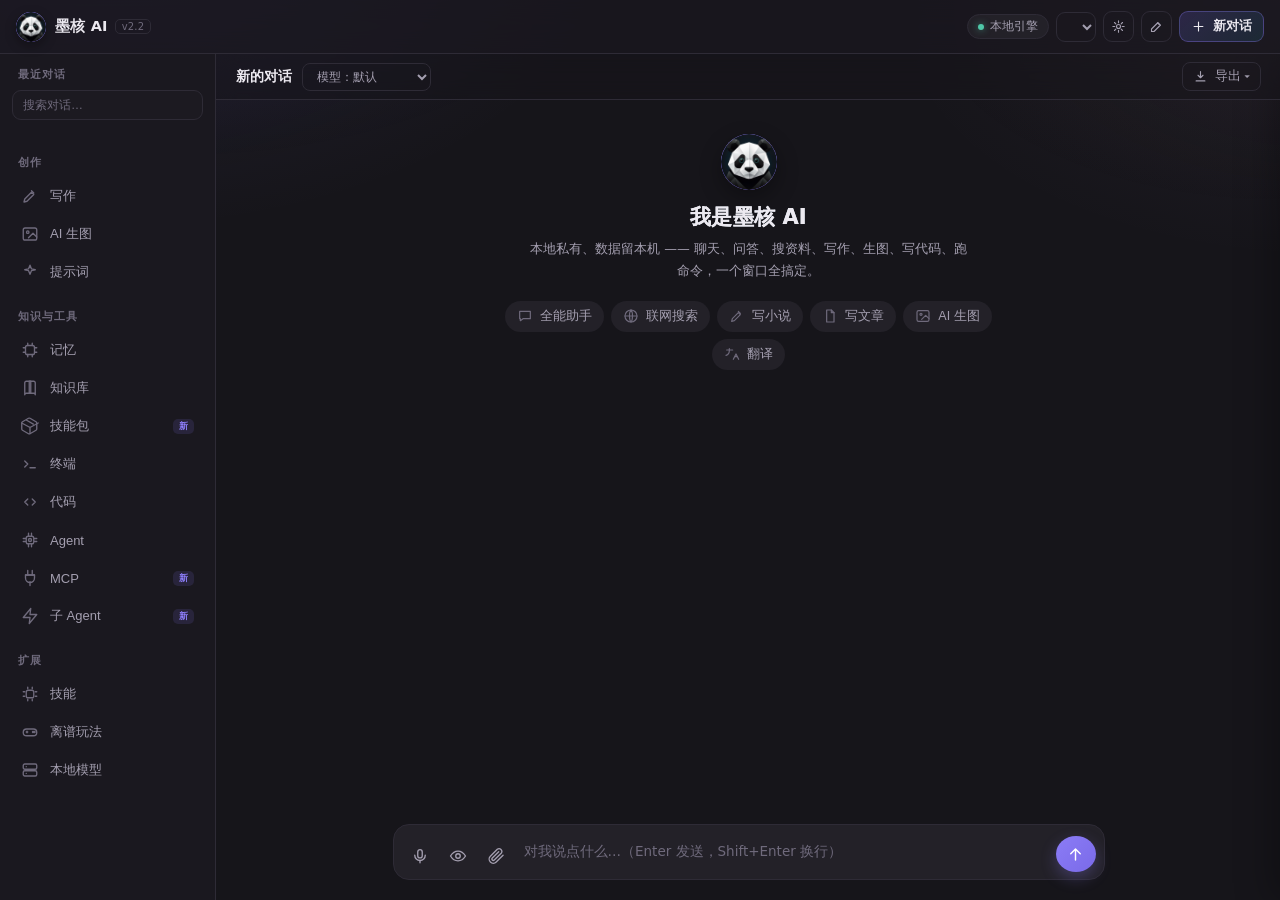
==== commit d477a97d: "feat(v2.3.0): A方案暖调重设计 + 修复6个缺陷(图标残缺/模型卡下载中/缺llama原生库/图标错位/发送键丢图标/标签栏失效)，移除标签栏与头像，输入框加附件按钮，模型下载加国内镜像" ====
--- a/static/index.html
+++ b/static/index.html
@@ -110,14 +110,7 @@
           </div>
         </div>
       </div>
-      <div class="chips">
-        <button class="chip" data-cmd="你都能帮我做什么？">全能助手</button>
-        <button class="chip" data-cmd="搜索今天 AI 领域的最新资讯">联网搜索</button>
-        <button class="chip" data-cmd="写一段都市悬疑短篇，主角叫林默">写小说</button>
-        <button class="chip" data-cmd="帮我写一篇公众号文章：如何高效阅读">写文章</button>
-        <button class="chip" data-cmd="画一张赛博朋克封面">AI 生图</button>
-        <button class="chip" data-cmd="把这段英文翻译成中文：Hello, how are you?">翻译</button>
-      </div>
+      <!-- v2.3：底部重复的快捷胶囊已移除（与欢迎区胶囊完全重复） -->
       <!-- 改动12：会话级产物缩略图条（可折叠，按对话切换） -->
       <div class="art-strip" id="artStrip" style="display:none">
         <button class="art-toggle" id="artToggle" title="折叠/展开产物"><i class="ic" data-ic="package"></i>产物 <span id="artCount">0</span></button>
@@ -127,6 +120,7 @@
         <div class="input-wrap">
           <button class="io-btn" id="voiceBtn" title="语音输入"><i class="ic" data-ic="voice"></i></button>
           <button class="io-btn" id="visionBtn" title="发送图片（视觉理解）"><i class="ic" data-ic="vision"></i></button>
+          <button class="io-btn" id="attachBtn" title="添加文件（图片走视觉理解，文档入知识库）"><i class="ic" data-ic="attach"></i></button>
           <textarea id="input" rows="1" placeholder="对我说点什么…（Enter 发送，Shift+Enter 换行）"></textarea>
           <button id="sendBtn" title="发送"><i class="ic" data-ic="send"></i></button>
         </div>
@@ -134,6 +128,7 @@
       <!-- 隐藏文件输入 -->
       <input type="file" id="visionInput" accept="image/*" hidden>
       <input type="file" id="docInput" accept=".pdf,.docx,.txt,.md,.csv" hidden>
+      <input type="file" id="attachInput" accept="image/*,.pdf,.docx,.txt,.md,.csv" hidden>
       <input type="file" id="skillImport" accept=".json" hidden>
       <input type="file" id="skillPackImport" accept=".zip" hidden>
     </main>
--- a/static/style.css
+++ b/static/style.css
@@ -656,3 +656,271 @@
 .pack-name small{display:block;font-size:10.5px;color:var(--txt-3);margin-top:2px}
 .empty-hint{padding:14px;text-align:center;font-size:12px;color:var(--txt-3);
   border:1px dashed var(--line);border-radius:10px;line-height:1.7}
+
+/* =========================================================
+   v2.3 —— A 方案重设计：柔化暖调墨灰 + 单一墨紫 + 去描边靠层级
+   修复：图标与文字基线对齐 / 发送停止按钮图标 / 删除标签栏 / 去掉头像
+   ========================================================= */
+:root{
+  /* 墨灰暖调底色：偏暖的深灰紫，呼应「墨核」 */
+  --bg:#16151a;
+  --surface:#1c1a21;
+  --surface-2:#232128;
+  --elevated:#2b2932;
+  --panel:#1a181f;
+  --panel-2:#211f27;
+  --line:#2e2b36;
+  --line-soft:#3a3744;
+  --txt:#ece9f0;
+  --txt-2:#a49fb0;
+  --txt-3:#6f6a7c;
+  /* 单一强调色：墨紫 */
+  --accent:#8b7cf6;
+  --accent-2:#8b7cf6;
+  --accent-soft:rgba(139,124,246,.13);
+  --accent-line:rgba(139,124,246,.34);
+  --mint:#4fc7a8;
+  --mint-soft:rgba(79,199,168,.12);
+  --warn:#e0a95c;
+  --danger:#e07a7a;
+  --user:linear-gradient(135deg,#7d6ef0,#9d8cf8);
+  --shadow:0 12px 34px rgba(0,0,0,.36);
+  --shadow-soft:0 4px 14px rgba(0,0,0,.24);
+  --ease:cubic-bezier(.2,.7,.3,1);
+  --font-base:14px;
+}
+body{
+  background:var(--bg);
+  background-image:
+    radial-gradient(820px 460px at 8% -6%, rgba(139,124,246,.09), transparent 62%),
+    radial-gradient(760px 420px at 104% 2%, rgba(180,140,220,.055), transparent 58%);
+}
+/* 去掉整体冷蓝环境光，改暖调 */
+body::before{
+  background:
+    radial-gradient(760px 420px at 14% -10%, rgba(139,124,246,.07), transparent 60%),
+    radial-gradient(680px 380px at 100% 0%, rgba(196,152,120,.045), transparent 55%);
+}
+
+/* ---------- 图标与文字基线统一（修 v2.2 错位） ---------- */
+.ic{display:inline-flex;align-items:center;justify-content:center;flex:0 0 auto;
+  width:18px;height:18px;color:inherit;vertical-align:middle;line-height:0}
+.ic svg{width:100%;height:100%;display:block}
+/* 所有可能含图标的控件统一用 flex 居中，避免基线错位 */
+.ghost-btn,.pchip,.chip,.btn,.head-btn,.art-toggle,.ck,.sett-prov,.doc-item .conv-acts,
+.conv-act,.tab-add,.tab-close,.wcard,.nav-item,.picon,.sett-status,.settings-title,
+.ob-opt,.skill-card .sc-top,.fun-list,.status,.export-wrap .head-btn{
+  display:inline-flex;align-items:center;gap:7px;
+}
+.ghost-btn,.head-btn,.chip,.pchip,.art-toggle,.btn{
+  justify-content:center;line-height:1.4;
+}
+.ghost-btn .ic,.head-btn .ic,.chip .ic,.pchip .ic,.art-toggle .ic,.btn .ic{width:15px;height:15px;flex:0 0 15px}
+.btn .ic{width:16px;height:16px;flex:0 0 16px}
+.chip .ic,.pchip .ic{width:14px;height:14px;flex:0 0 14px}
+
+/* ---------- 发送 / 停止按钮：图标必须可见（修裸 SVG 丢色 bug） ---------- */
+#sendBtn{display:inline-flex;align-items:center;justify-content:center;
+  width:36px;height:36px;flex:0 0 36px;border:none;border-radius:50%;
+  background:linear-gradient(135deg,#8b7cf6,#7a6ae8);color:#fff;font-size:16px;
+  cursor:pointer;box-shadow:0 6px 16px rgba(139,124,246,.28);transition:.16s var(--ease)}
+#sendBtn:hover{filter:brightness(1.08);transform:translateY(-1px)}
+#sendBtn .ic{width:19px;height:19px;flex:0 0 19px;color:#fff}
+#sendBtn .ic svg{stroke:#fff}
+#sendBtn.stopping{background:linear-gradient(135deg,#e07a7a,#e9a45c);box-shadow:0 6px 16px rgba(224,122,122,.26)}
+#sendBtn.stopping .ic{width:17px;height:17px;flex:0 0 17px;color:#fff}
+#sendBtn.stopping .ic svg{stroke:#fff}
+
+/* ---------- 顶栏：更矮更透气 ---------- */
+.topbar{height:54px;flex:0 0 54px;background:rgba(26,24,31,.78);border-bottom:1px solid var(--line)}
+.brand-name{font-size:14.5px;font-weight:640}
+.brand-sub{display:none}
+.brand-ver{font-size:10px;color:var(--txt-3);border:1px solid var(--line);padding:1px 6px;border-radius:5px;font-weight:500}
+.logo{width:30px;height:30px;border-radius:50%;box-shadow:0 4px 12px rgba(0,0,0,.32)}
+.status{font-size:11.5px;gap:6px;padding:4px 10px;border-radius:999px;
+  background:var(--surface-2);border:1px solid var(--line);color:var(--txt-2)}
+.status-dot{width:6px;height:6px;background:var(--mint);box-shadow:0 0 7px rgba(79,199,168,.6)}
+.ghost-btn{background:transparent;border:1px solid var(--line);color:var(--txt-2);
+  padding:6px 11px;border-radius:9px;font-size:12.5px;transition:.16s var(--ease)}
+.ghost-btn:hover{border-color:var(--accent-line);color:var(--txt);background:var(--surface-2)}
+.ghost-btn.primary{background:linear-gradient(135deg,#8b7cf6,#7a6ae8);border-color:transparent;color:#fff;font-weight:600}
+.ghost-btn.icon-only{width:31px;height:31px;padding:0}
+.ghost-btn.icon-only .ic{width:15px;height:15px}
+
+/* ---------- 侧栏：靠层级不用描边 ---------- */
+.sidebar{width:216px;flex:0 0 216px;background:var(--panel);border-right:1px solid var(--line);padding:14px 10px;gap:16px}
+.side-section{margin-bottom:0}
+.side-title{font-size:10px;color:var(--txt-3);text-transform:none;letter-spacing:.9px;
+  margin:0 8px 7px;font-weight:600}
+.conv-search input{background:var(--surface);border:1px solid var(--line);color:var(--txt);
+  border-radius:9px;padding:7px 10px;font-size:12px}
+.conv-list{gap:2px;margin-top:8px}
+.conv-item{padding:7px 10px;border-radius:8px;font-size:12.3px;color:var(--txt-2);
+  background:transparent;border:1px solid transparent}
+.conv-item:hover{background:var(--surface-2);color:var(--txt);border-color:transparent}
+.conv-item.active{background:var(--surface-2);color:var(--txt);border-color:transparent}
+.nav-list{display:flex;flex-direction:column;gap:2px}
+/* 导航项：激活态才用强调色（强调色只用在一处） */
+.nav-item{flex-direction:row;align-items:center;justify-content:flex-start;gap:10px;
+  padding:7px 10px;border-radius:8px;border:1px solid transparent;background:transparent;
+  color:var(--txt-2);font-size:12.8px;cursor:pointer;text-align:left;width:100%;
+  transition:background .14s,color .14s}
+.nav-item .ic{width:17px;height:17px;flex:0 0 17px;color:var(--txt-3);transition:color .14s}
+.nav-item span{flex:1;font-size:12.8px;color:inherit}
+.nav-item:hover{background:var(--surface-2);color:var(--txt);border-color:transparent;transform:none;box-shadow:none}
+.nav-item:hover .ic{color:var(--txt-2)}
+.nav-item.active{background:var(--surface-2);color:var(--txt);border-color:transparent}
+.nav-item.active .ic{color:var(--accent)}
+.nav-item.active span{color:var(--txt)}
+.nav-new{font-size:9px;font-style:normal;color:var(--accent);background:var(--accent-soft);
+  padding:1px 6px;border-radius:5px;font-weight:700;letter-spacing:.3px;flex:0 0 auto}
+
+/* ---------- 聊天区：去掉头像，靠留白分层 ---------- */
+.chat-head{height:46px;flex:0 0 46px;padding:0 20px;gap:10px;border-bottom:1px solid var(--line);
+  background:rgba(22,21,26,.5)}
+#chatTitle{font-size:13.5px;font-weight:600}
+.chat-hint{font-size:10.5px;color:var(--txt-3);border:1px solid var(--line);padding:2px 9px;border-radius:999px;background:transparent}
+.head-btn{background:transparent;border:1px solid var(--line);color:var(--txt-2);
+  padding:5px 10px;border-radius:8px;font-size:12px}
+.messages{padding:26px 0;gap:20px}
+/* 消息不再有头像：整行左对齐，靠留白区分 */
+.msg{max-width:760px;margin:0 auto;width:100%;padding:0 24px;gap:0;
+  align-items:stretch;animation:fade .26s var(--ease)}
+.msg.user{justify-content:flex-end}
+.msg .avatar{display:none !important}   /* v2.3：去掉头像 */
+.bubble{background:var(--surface-2);border:none;padding:12px 16px;border-radius:14px;
+  border-top-left-radius:4px;max-width:640px;line-height:1.75;font-size:13.3px;
+  white-space:pre-wrap;word-break:break-word;box-shadow:none}
+.msg.user .bubble{background:linear-gradient(135deg,#7d6ef0,#9182f5);color:#fff;
+  border-radius:14px;border-top-left-radius:14px;border-top-right-radius:4px;max-width:min(620px,86%)}
+.msg.user{margin-left:auto;margin-right:auto;padding-right:24px;padding-left:24px}
+
+/* 思考中 / 来源块的旧头像也一并隐藏 */
+.msg .avatar,.wrap .avatar{display:none}
+
+/* ---------- 欢迎区：更留白 ---------- */
+.welcome{max-width:600px;margin:20px auto 4px;padding:0 20px;text-align:center;background:none;border:none;box-shadow:none}
+.welcome-logo{width:54px;height:54px;margin:0 auto 15px;border-radius:50%;box-shadow:0 8px 22px rgba(0,0,0,.32)}
+.welcome h1{font-size:22px;font-weight:700;letter-spacing:.2px;margin-bottom:8px;color:var(--txt)}
+.welcome-sub{color:var(--txt-2);font-size:12.8px;line-height:1.75;max-width:440px;margin:0 auto}
+.welcome-cards{display:flex;flex-wrap:wrap;gap:8px;margin-top:20px;justify-content:center}
+.wcard{flex-direction:row;align-items:center;gap:7px;padding:8px 13px;border-radius:999px;
+  background:var(--surface-2);border:none;cursor:pointer;transition:.16s var(--ease)}
+.wcard .ic{width:15px;height:15px;flex:0 0 15px;color:var(--txt-3)}
+.wcard b{font-size:12.5px;font-weight:500;color:var(--txt-2)}
+.wcard:hover{background:var(--elevated);transform:translateY(-1px);box-shadow:none}
+.wcard:hover .ic{color:var(--accent)}
+.wcard:hover b{color:var(--txt)}
+.chips{gap:8px;padding:2px 24px 12px;max-width:760px}
+.chip{background:var(--surface);border:1px solid var(--line);color:var(--txt-2);
+  padding:6px 12px;border-radius:999px;font-size:12px;cursor:pointer;transition:.16s}
+.chip:hover{border-color:transparent;background:var(--surface-2);color:var(--txt)}
+
+/* ---------- 输入区：更圆、更多留白 ---------- */
+.input-bar{padding:12px 24px 20px;max-width:760px}
+.input-wrap{background:var(--surface-2);border:1px solid var(--line);border-radius:16px;
+  padding:7px 8px 7px 10px;gap:6px;box-shadow:none;transition:.18s var(--ease)}
+.input-wrap:focus-within{border-color:var(--accent-line);box-shadow:0 0 0 3px var(--accent-soft)}
+#input{font-size:13.5px;padding:9px 6px;line-height:1.6}
+.io-btn{width:32px;height:32px;flex:0 0 32px;border-radius:9px;color:var(--txt-3);font-size:16px}
+.io-btn .ic{width:18px;height:18px}
+.io-btn:hover{background:var(--elevated);color:var(--txt-2)}
+#sendBtn{width:36px;height:36px;flex:0 0 36px}
+
+/* ---------- 右侧面板：去描边靠层级 ---------- */
+.panel{width:368px;flex:0 0 368px;background:var(--panel);border-left:1px solid var(--line)}
+.panel.hidden{margin-right:-369px}
+.panel-head{height:46px;flex:0 0 46px;padding:0 12px 0 16px;border-bottom:1px solid var(--line);
+  background:rgba(26,24,31,.7)}
+#panelTitle{font-size:13.5px;font-weight:640;color:var(--txt)}
+.panel-body{padding:14px;gap:12px}
+.pcard{background:var(--surface-2);border:none;border-radius:13px;padding:15px;box-shadow:none}
+.phero .picon{background:var(--accent-soft);color:var(--accent)}
+.phero .picon .ic{color:var(--accent)}
+.phero h4{font-size:13.5px}
+.phero p{font-size:12.3px}
+.psec-title{font-size:10px;color:var(--txt-3);margin-bottom:9px}
+.field{background:var(--surface);border:1px solid var(--line);color:var(--txt);border-radius:9px;
+  padding:9px 11px;font-size:12.3px}
+.pchip{background:var(--surface);border:1px solid var(--line);color:var(--txt-2);
+  padding:6px 11px;border-radius:999px;font-size:12px}
+.pchip:hover{border-color:transparent;background:var(--elevated);color:var(--txt)}
+.btn{background:linear-gradient(135deg,#8b7cf6,#7a6ae8);border:none;color:#fff;font-weight:600;
+  padding:9px 15px;border-radius:10px;font-size:12.8px;box-shadow:none}
+.btn.sec{background:var(--surface);border:1px solid var(--line);color:var(--txt-2)}
+.btn.sec:hover{background:var(--elevated);color:var(--txt)}
+.term-out{background:#131218;border:1px solid var(--line);border-radius:10px;padding:11px;font-size:12px}
+.srv-row{background:var(--surface);border:1px solid var(--line);border-radius:10px}
+.sub-task{background:var(--surface);border:1px solid var(--line);border-radius:10px}
+.pack-row{background:var(--surface);border:1px solid var(--line);border-radius:10px}
+.empty-hint{border:1px dashed var(--line);border-radius:10px;color:var(--txt-3)}
+
+/* ---------- 标签栏彻底移除（v2.3：与侧栏会话列表功能重复） ---------- */
+.tab-bar{display:none !important}
+
+/* ---------- 产物条 ---------- */
+.art-strip{padding:0 24px;max-width:760px;margin:0 auto;width:100%}
+.art-toggle{background:var(--surface);border:1px solid var(--line);color:var(--txt-2);
+  padding:5px 11px;border-radius:999px;font-size:11.5px}
+.art-toggle:hover{border-color:transparent;background:var(--surface-2);color:var(--txt)}
+
+/* ---------- v2.3 补充：头像彻底隐藏 ---------- */
+.avatar-hidden{display:none !important}
+.msg .avatar,.wrap .avatar,.bubble + .avatar{display:none !important}
+
+/* ---------- v2.3 补充：输入框附件按钮 ---------- */
+#attachBtn .ic{width:18px;height:18px}
+#attachBtn:hover .ic{color:var(--accent)}
+
+/* ---------- v2.3 补充：内置模型下载信息 ---------- */
+.emb-info{display:flex;flex-direction:column;gap:4px;margin-top:6px}
+.emb-info .row{display:flex;justify-content:space-between;font-size:11.5px;color:var(--txt-3)}
+.emb-info .row b{color:var(--txt-2);font-weight:500}
+.emb-src{display:inline-flex;align-items:center;gap:5px;font-size:11px;color:var(--txt-2);
+  background:var(--surface);border:1px solid var(--line);border-radius:999px;padding:2px 9px}
+.emb-src i{width:5px;height:5px;border-radius:50%;background:var(--mint);display:block}
+.emb-src.official i{background:var(--warn)}
+
+/* ---------- v2.3 收尾：侧栏图标放大 + 聊天区留白优化 ---------- */
+.nav-item .ic{width:18px;height:18px;flex:0 0 18px;color:var(--txt-3)}
+.nav-item:hover .ic{color:var(--txt-2)}
+.nav-item.active .ic{color:var(--accent)}
+.nav-item{padding:8px 10px;gap:11px}
+.nav-item span{font-size:13px}
+/* 侧栏分组标题更透气 */
+.side-section{margin-bottom:4px}
+.side-title{margin:0 8px 8px;font-size:10.5px;letter-spacing:1.1px}
+/* 欢迎区上移一点，减少大片空白 */
+.messages{padding:20px 0 12px;gap:18px}
+.welcome{margin:14px auto 2px}
+.welcome-logo{width:56px;height:56px;margin-bottom:13px}
+.welcome h1{font-size:21px;margin-bottom:7px}
+.welcome-cards{margin-top:18px;gap:7px}
+.wcard{padding:7px 12px}
+.wcard .ic{width:16px;height:16px;flex:0 0 16px}
+/* 聊天头更简洁 */
+.chat-hint{display:none}
+
+/* ---------- v2.3 收尾2：消息操作区不再被挤成竖条 ---------- */
+/* .msg 是 flex 容器且 margin-left:auto，会把 .msg-acts 拉成并排的窄条。
+   v2.3：消息气泡靠右显示，但操作区仍独占整行并与气泡对齐。 */
+/* 消息容器改为纵向 flex：气泡在上、操作按钮在下，不再并排被挤成竖条 */
+.msg{max-width:760px;margin:0 auto;width:100%;padding:0 24px;gap:0;
+  flex-direction:column;align-items:flex-start}
+.msg.user{margin-left:auto;margin-right:auto;align-items:flex-end}
+.msg-acts{
+  display:flex;gap:4px;justify-content:flex-start;margin-top:5px;
+  padding:0;width:auto;max-width:100%;
+}
+.msg.user .msg-acts{justify-content:flex-end}
+/* 助手气泡靠左且不超宽 */
+.msg:not(.user) .bubble{align-self:flex-start}
+.msg.user .bubble{align-self:flex-end}
+.resend-btn{background:transparent;border:1px solid transparent;color:var(--txt-3);font-size:11px;
+  padding:3px 9px;border-radius:7px;cursor:pointer;transition:.15s}
+.resend-btn:hover{background:var(--surface-2);border-color:transparent;color:var(--txt-2)}
+/* 助手回复里的 emoji 换成中性文案（与整体克制的调性一致） */
+
+/* ---------- v2.3 最终覆盖：消息必须纵向排列 ---------- */
+.msg{flex-direction:column !important;align-items:flex-start}
+.msg.user{flex-direction:column !important;align-items:flex-end}
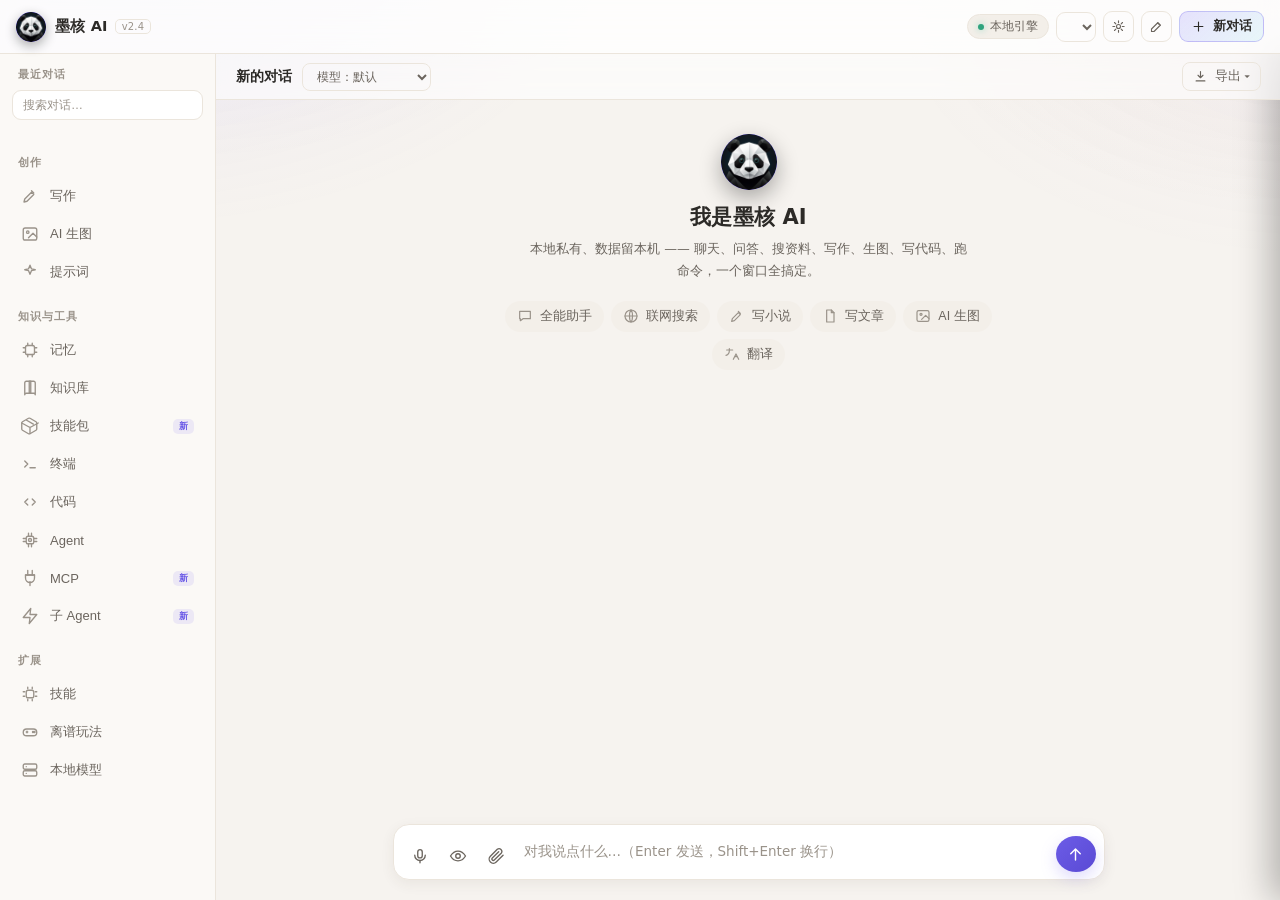
==== commit f45f38db: "feat(v2.4.0): 浅色暖调A方案 + 修复内置模型下载了却用不了三个根因 1) 下载后按GGUF文件头校验，镜像错误页不再误判为已就绪 2) 权重下载成功自动切换provider到embed" ====
--- a/static/index.html
+++ b/static/index.html
@@ -16,7 +16,7 @@
     <div class="brand">
       <img src="/static/icon.png" class="logo" alt="墨核">
       <div class="brand-text">
-        <div class="brand-name">墨核 AI <span class="brand-ver">v2.2</span></div>
+        <div class="brand-name">墨核 AI <span class="brand-ver">v2.4</span></div>
         <div class="brand-sub">桌面智能助手</div>
       </div>
     </div>
--- a/static/style.css
+++ b/static/style.css
@@ -924,3 +924,69 @@
 /* ---------- v2.3 最终覆盖：消息必须纵向排列 ---------- */
 .msg{flex-direction:column !important;align-items:flex-start}
 .msg.user{flex-direction:column !important;align-items:flex-end}
+
+/* =========================================================
+   v2.4 —— 浅色暖调 A 方案（最终生效层，放在文件末尾统一覆盖）
+   用户反馈：深色主题不好看。这里把 A 方案从「暖调深墨灰」正式改为
+   「暖米白 + 单一墨紫 + 去描边 + 大留白」。所有 id/class 钩子保持不变。
+   仅需覆盖 :root 变量 + 少数写死的深色值（代码块 / 顶栏 / 气泡渐变）。
+   ========================================================= */
+:root{
+  --bg:#F6F3EF;          /* 暖米白页面底 */
+  --surface:#FFFFFF;     /* 纯白卡片 */
+  --surface-2:#F3EFE9;   /* 浅暖灰辅助面 */
+  --elevated:#EAE4DB;    /* hover 抬升 */
+  --panel:#FBF9F6;       /* 侧栏 */
+  --panel-2:#F3EFE9;
+  --line:#EBE5DC;        /* 极淡暖色描边（多数卡片已去描边） */
+  --line-soft:#E2DBD0;
+  --txt:#2C2A27;         /* 暖墨主文字 */
+  --txt-2:#6B655E;
+  --txt-3:#9A938A;
+  --accent:#6C5CE7;      /* 单一墨紫强调色 */
+  --accent-2:#6C5CE7;
+  --accent-soft:rgba(108,92,231,.10);
+  --accent-line:rgba(108,92,231,.30);
+  --mint:#2FA37E;
+  --mint-soft:rgba(47,163,126,.12);
+  --warn:#C9862B;
+  --danger:#D95858;
+  --user:linear-gradient(135deg,#6C5CE7,#7d6bf0);
+  --shadow:0 12px 34px rgba(70,58,44,.10);
+  --shadow-soft:0 4px 14px rgba(70,58,44,.07);
+}
+/* 顶栏 / 聊天头 / 面板头：写死的深色半透明改成暖白 */
+.topbar{background:rgba(255,255,255,.82)}
+.chat-head{background:rgba(255,255,255,.6)}
+.panel-head{background:rgba(251,249,246,.9)}
+/* 代码块：保留深色代码区（浅色界面里深色代码区是通用做法），文字提亮 */
+.bubble pre,.term-out,.term-in,.code-area{background:#2B2933;border-color:var(--line)}
+/* 欢迎标题：深色底专用的白蓝渐变在浅色底不可见，改暖墨色 */
+.welcome h1{color:var(--txt);background:none;-webkit-text-fill-color:currentColor}
+/* 引用块里的浅紫提示文字改深，保证浅底可读 */
+.tip{color:#4636B8}
+.game-tag{color:#4636B8}
+/* 导航激活态文字在浅底下用墨紫 */
+.nav-item.active .ic,.nav-item.active span{color:var(--accent)}
+/* 主按钮 / 发送按钮渐变统一为墨紫 */
+.ghost-btn.primary,.btn,#sendBtn{background:linear-gradient(135deg,#6C5CE7,#5A4AD4);color:#fff;border-color:transparent}
+#sendBtn .ic,#sendBtn .ic svg{color:#fff;stroke:#fff}
+/* 输入区在浅底上给一点白底和柔和阴影，突出层级 */
+.input-wrap{background:var(--surface);box-shadow:var(--shadow-soft)}
+/* 用户气泡白字保持（墨紫渐变底），无需改 */
+
+/* 用户主动选「暗色」时恢复深墨灰（暖调 A 的深色版），默认 warm 不受影响 */
+body[data-theme="dark"]{
+  --bg:#16151a; --surface:#1c1a21; --surface-2:#232128; --elevated:#2b2932;
+  --panel:#1a181f; --panel-2:#211f27; --line:#2e2b36; --line-soft:#3a3744;
+  --txt:#ece9f0; --txt-2:#a49fb0; --txt-3:#6f6a7c;
+  --accent:#8b7cf6; --accent-2:#8b7cf6;
+  --accent-soft:rgba(139,124,246,.13); --accent-line:rgba(139,124,246,.34);
+  --shadow:0 12px 34px rgba(0,0,0,.36); --shadow-soft:0 4px 14px rgba(0,0,0,.24);
+}
+body[data-theme="dark"] .topbar{background:rgba(26,24,31,.78)}
+body[data-theme="dark"] .chat-head{background:rgba(22,21,26,.5)}
+body[data-theme="dark"] .panel-head{background:rgba(26,24,31,.7)}
+body[data-theme="dark"] .welcome h1{background:linear-gradient(120deg,#fff,#cfe9ff);-webkit-background-clip:text;background-clip:text;-webkit-text-fill-color:transparent;color:transparent}
+body[data-theme="dark"] .tip,body[data-theme="dark"] .game-tag{color:#c9bcff}
+body[data-theme="dark"] .input-wrap{background:var(--surface-2);box-shadow:none}
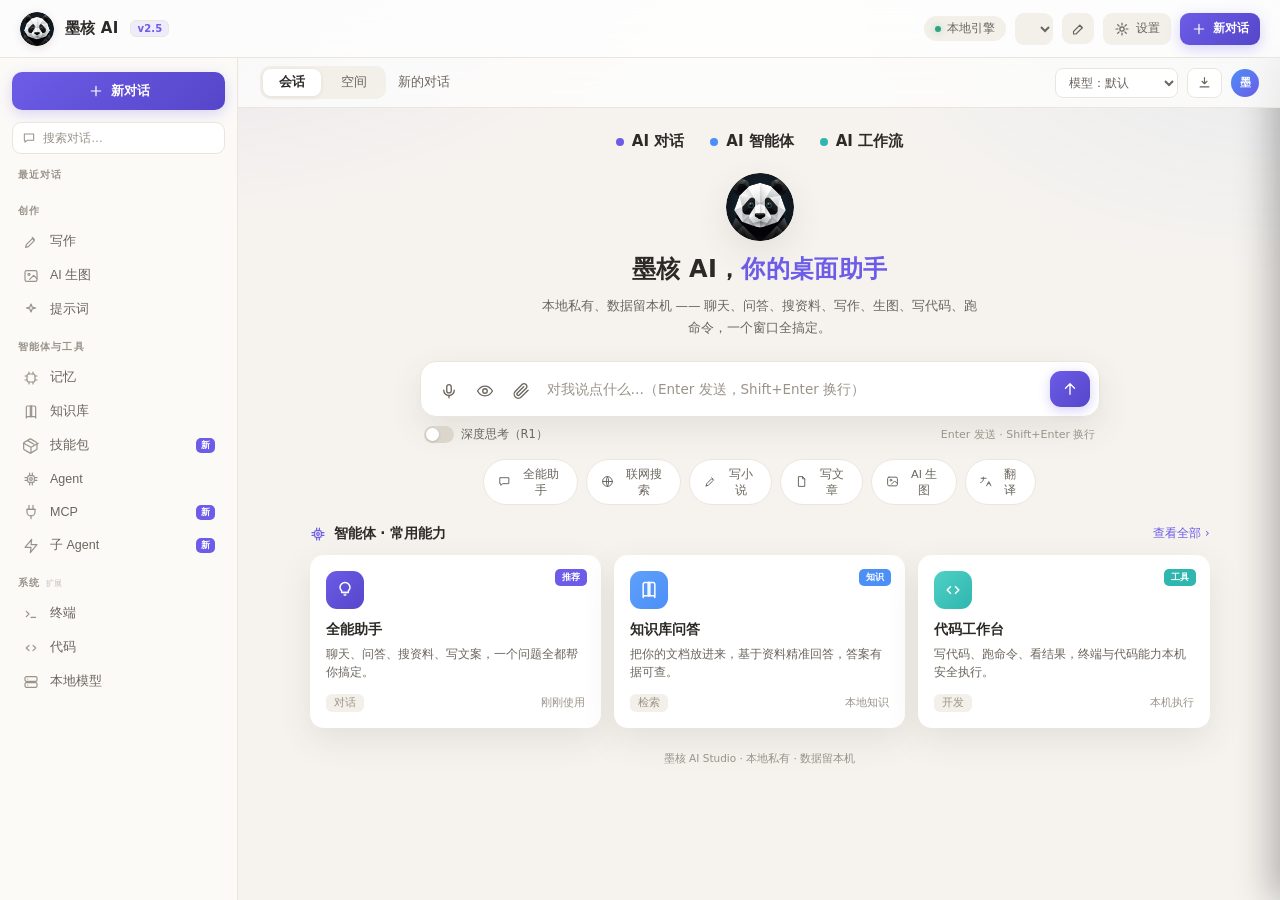
==== commit 8f8132ec: "feat(v2.5.0): 主界面 1:1 还原暖调A方案预览 1) 顶部标语/会话空间标签/熊猫欢迎区/输入框内容流/快捷词/三张智能体卡片 2) 输入框欢迎态嵌入内容流，首条消息后自动停靠底部（D" ====
--- a/static/index.html
+++ b/static/index.html
@@ -16,15 +16,15 @@
     <div class="brand">
       <img src="/static/icon.png" class="logo" alt="墨核">
       <div class="brand-text">
-        <div class="brand-name">墨核 AI <span class="brand-ver">v2.4</span></div>
-        <div class="brand-sub">桌面智能助手</div>
+        <div class="brand-name">墨核 AI <span class="brand-ver">v2.5</span></div>
+        <div class="brand-sub">桌面智能助手 · 本地私有</div>
       </div>
     </div>
     <div class="top-actions">
       <div class="status"><span class="status-dot" id="statusDot"></span><span class="status-text" id="statusText">本地引擎</span></div>
       <select id="profileSel" class="ghost-btn compact" title="切换/新建用户配置"></select>
-      <button class="ghost-btn icon-only" id="settingsBtn" title="设置（大模型/绘图/视觉 API）"><i class="ic" data-ic="settings"></i></button>
-      <button class="ghost-btn icon-only" onclick="location.href='/md'" title="Markdown 编辑器（双栏预览 / 多格式导出 / AI 润色）"><i class="ic" data-ic="edit"></i></button>
+      <button class="ghost-btn icon-only" onclick="location.href='/md'" title="Markdown 编辑器"><i class="ic" data-ic="edit"></i></button>
+      <button class="ghost-btn" id="settingsBtn" title="设置"><i class="ic" data-ic="settings"></i>设置</button>
       <button class="ghost-btn primary" id="newChatBtn"><i class="ic" data-ic="plus"></i>新对话</button>
     </div>
   </header>
@@ -32,98 +32,137 @@
   <div class="body">
     <!-- 左侧栏 -->
     <aside class="sidebar">
-      <div class="side-section">
-        <div class="side-title">最近对话</div>
-        <div class="conv-search"><input id="convSearch" placeholder="搜索对话…"></div>
-        <div id="convList" class="conv-list"></div>
-      </div>
-      <div class="side-section">
-        <div class="side-title">创作</div>
-        <div class="nav-list">
-          <button class="nav-item" data-panel="write"><i class="ic" data-ic="write"></i><span>写作</span></button>
-          <button class="nav-item" data-panel="image"><i class="ic" data-ic="image"></i><span>AI 生图</span></button>
-          <button class="nav-item" data-panel="prompt"><i class="ic" data-ic="prompt"></i><span>提示词</span></button>
-        </div>
-      </div>
-      <div class="side-section">
-        <div class="side-title">知识与工具</div>
-        <div class="nav-list">
-          <button class="nav-item" data-panel="memory"><i class="ic" data-ic="memory"></i><span>记忆</span></button>
-          <button class="nav-item" data-panel="knowledge"><i class="ic" data-ic="knowledge"></i><span>知识库</span></button>
-          <button class="nav-item" data-panel="skillpack"><i class="ic" data-ic="package"></i><span>技能包</span><em class="nav-new">新</em></button>
-          <button class="nav-item" data-panel="terminal"><i class="ic" data-ic="terminal"></i><span>终端</span></button>
-          <button class="nav-item" data-panel="code"><i class="ic" data-ic="code"></i><span>代码</span></button>
-          <button class="nav-item" data-panel="agent"><i class="ic" data-ic="agent"></i><span>Agent</span></button>
-          <button class="nav-item" data-panel="mcp"><i class="ic" data-ic="plug"></i><span>MCP</span><em class="nav-new">新</em></button>
-          <button class="nav-item" data-panel="subagent"><i class="ic" data-ic="bolt"></i><span>子 Agent</span><em class="nav-new">新</em></button>
-        </div>
-      </div>
-      <div class="side-section">
-        <div class="side-title">扩展</div>
-        <div class="nav-list">
-          <button class="nav-item" data-panel="skills"><i class="ic" data-ic="skills"></i><span>技能</span></button>
-          <button class="nav-item" data-panel="fun"><i class="ic" data-ic="fun"></i><span>离谱玩法</span></button>
-          <button class="nav-item" data-panel="ollama"><i class="ic" data-ic="server"></i><span>本地模型</span></button>
-        </div>
+      <button class="newchat" id="sideNewChat"><i class="ic" data-ic="plus"></i>新对话</button>
+      <div class="conv-search"><i class="ic" data-ic="search"></i><input id="convSearch" placeholder="搜索对话…"></div>
+
+      <div class="side-title">最近对话</div>
+      <div id="convList" class="conv-list"></div>
+
+      <div class="side-title">创作</div>
+      <div class="nav-list">
+        <button class="nav-item" data-panel="write"><i class="ic" data-ic="write"></i><span>写作</span></button>
+        <button class="nav-item" data-panel="image"><i class="ic" data-ic="image"></i><span>AI 生图</span></button>
+        <button class="nav-item" data-panel="prompt"><i class="ic" data-ic="prompt"></i><span>提示词</span></button>
+      </div>
+
+      <div class="side-title">智能体与工具</div>
+      <div class="nav-list">
+        <button class="nav-item" data-panel="memory"><i class="ic" data-ic="memory"></i><span>记忆</span></button>
+        <button class="nav-item" data-panel="knowledge"><i class="ic" data-ic="knowledge"></i><span>知识库</span></button>
+        <button class="nav-item" data-panel="skillpack"><i class="ic" data-ic="package"></i><span>技能包</span><em class="nav-new">新</em></button>
+        <button class="nav-item" data-panel="agent"><i class="ic" data-ic="agent"></i><span>Agent</span></button>
+        <button class="nav-item" data-panel="mcp"><i class="ic" data-ic="plug"></i><span>MCP</span><em class="nav-new">新</em></button>
+        <button class="nav-item" data-panel="subagent"><i class="ic" data-ic="bolt"></i><span>子 Agent</span><em class="nav-new">新</em></button>
+      </div>
+
+      <div class="side-title">系统 <small>扩展</small></div>
+      <div class="nav-list">
+        <button class="nav-item" data-panel="terminal"><i class="ic" data-ic="terminal"></i><span>终端</span></button>
+        <button class="nav-item" data-panel="code"><i class="ic" data-ic="code"></i><span>代码</span></button>
+        <button class="nav-item" data-panel="ollama"><i class="ic" data-ic="server"></i><span>本地模型</span></button>
       </div>
     </aside>
 
     <!-- 中间：对话主界面 -->
     <main class="chat">
       <div class="chat-head">
+        <div class="tabs"><button class="tab active">会话</button><button class="tab">空间</button></div>
         <span id="chatTitle">新的对话</span>
-        <select id="sessionModel" class="head-btn" title="为本对话单独选择模型（覆盖全局设置）">
-          <option value="">模型：默认</option>
-          <option value="gpt-4o-mini">gpt-4o-mini</option>
-          <option value="gpt-4o">gpt-4o</option>
-          <option value="gpt-4o-latest">gpt-4o-latest</option>
-          <option value="deepseek-chat">deepseek-chat</option>
-          <option value="moonshot-v1-8k">moonshot-v1-8k</option>
-          <option value="qwen-plus">qwen-plus</option>
-          <option value="llama3">llama3</option>
-        </select>
-        <span class="chat-hint">主界面 · 全能对话</span>
-        <div class="export-wrap">
-          <button class="head-btn" id="exportBtn"><i class="ic" data-ic="export"></i>导出 ▾</button>
-          <div class="export-menu hidden" id="exportMenu">
-            <div data-exp="docx">Word 文档</div>
-            <div data-exp="md">Markdown</div>
-            <div data-exp="pdf">PDF</div>
-            <div data-exp="wechat">公众号 HTML</div>
-            <div data-exp="longimg">拼成长图（PNG）</div>
-            <div data-exp="xmind">XMind 思维导图</div>
-          </div>
-        </div>
-      </div>
+        <div class="head-right">
+          <select id="sessionModel" class="head-btn" title="为本对话单独选择模型（覆盖全局设置）">
+            <option value="">模型：默认</option>
+            <option value="gpt-4o-mini">gpt-4o-mini</option>
+            <option value="gpt-4o">gpt-4o</option>
+            <option value="gpt-4o-latest">gpt-4o-latest</option>
+            <option value="deepseek-chat">deepseek-chat</option>
+            <option value="moonshot-v1-8k">moonshot-v1-8k</option>
+            <option value="qwen-plus">qwen-plus</option>
+            <option value="llama3">llama3</option>
+          </select>
+          <div class="export-wrap">
+            <button class="head-btn" id="exportBtn" title="导出对话"><i class="ic" data-ic="export"></i></button>
+            <div class="export-menu hidden" id="exportMenu">
+              <div data-exp="docx">Word 文档</div>
+              <div data-exp="md">Markdown</div>
+              <div data-exp="pdf">PDF</div>
+              <div data-exp="wechat">公众号 HTML</div>
+              <div data-exp="longimg">拼成长图（PNG）</div>
+              <div data-exp="xmind">XMind 思维导图</div>
+            </div>
+          </div>
+          <div class="avatar-me">墨</div>
+        </div>
+      </div>
+
       <div id="messages" class="messages">
-        <div class="welcome">
-          <img src="/static/icon.png" class="welcome-logo" alt="墨核">
-          <h1>我是墨核 AI</h1>
-          <p class="welcome-sub">本地私有、数据留本机 —— 聊天、问答、搜资料、写作、生图、写代码、跑命令，一个窗口全搞定。</p>
-          <div class="welcome-cards">
-            <button class="wcard" data-cmd="你都能帮我做什么？"><i class="ic" data-ic="chat"></i><b>全能助手</b></button>
-            <button class="wcard" data-cmd="搜索今天 AI 领域的最新资讯"><i class="ic" data-ic="globe"></i><b>联网搜索</b></button>
-            <button class="wcard" data-cmd="写一段都市悬疑短篇，主角叫林默"><i class="ic" data-ic="pen"></i><b>写小说</b></button>
-            <button class="wcard" data-cmd="帮我写一篇公众号文章：如何高效阅读"><i class="ic" data-ic="doc"></i><b>写文章</b></button>
-            <button class="wcard" data-cmd="画一张赛博朋克封面"><i class="ic" data-ic="image"></i><b>AI 生图</b></button>
-            <button class="wcard" data-cmd="把这段英文翻译成中文：Hello, how are you?"><i class="ic" data-ic="translate"></i><b>翻译</b></button>
-          </div>
-        </div>
-      </div>
-      <!-- v2.3：底部重复的快捷胶囊已移除（与欢迎区胶囊完全重复） -->
-      <!-- 改动12：会话级产物缩略图条（可折叠，按对话切换） -->
+        <div id="welcomeStage" class="welcome-stage">
+          <div class="welcome-slogan"><span>AI 对话</span><span>AI 智能体</span><span>AI 工作流</span></div>
+          <div class="welcome">
+            <img src="/static/icon.png" class="welcome-logo" alt="墨核">
+            <h1>墨核 AI，<em>你的桌面助手</em></h1>
+            <p class="welcome-sub">本地私有、数据留本机 —— 聊天、问答、搜资料、写作、生图、写代码、跑命令，一个窗口全搞定。</p>
+          </div>
+          <!-- 欢迎态：输入框嵌在内容流中（1:1 预览）；发消息后 JS 自动停靠到底部 -->
+          <div id="composerHome" class="composer-home">
+            <div class="composer" id="composer">
+              <div class="input-wrap">
+                <button class="io-btn" id="voiceBtn" title="语音输入"><i class="ic" data-ic="voice"></i></button>
+                <button class="io-btn" id="visionBtn" title="发送图片（视觉理解）"><i class="ic" data-ic="vision"></i></button>
+                <button class="io-btn" id="attachBtn" title="添加文件（图片走视觉理解，文档入知识库）"><i class="ic" data-ic="attach"></i></button>
+                <textarea id="input" rows="1" placeholder="对我说点什么…（Enter 发送，Shift+Enter 换行）"></textarea>
+                <button id="sendBtn" title="发送"><i class="ic" data-ic="send"></i></button>
+              </div>
+              <div class="composer-foot">
+                <div class="deep-think" id="deepThink"><span class="switch"></span>深度思考（R1）</div>
+                <div class="composer-hint">Enter 发送 · Shift+Enter 换行</div>
+              </div>
+            </div>
+          </div>
+          <!-- 快捷提示词 -->
+          <div class="quick">
+            <button class="chip" data-cmd="你都能帮我做什么？"><i class="ic" data-ic="chat"></i>全能助手</button>
+            <button class="chip" data-cmd="搜索今天 AI 领域的最新资讯"><i class="ic" data-ic="globe"></i>联网搜索</button>
+            <button class="chip" data-cmd="写一段都市悬疑短篇，主角叫林默"><i class="ic" data-ic="pen"></i>写小说</button>
+            <button class="chip" data-cmd="帮我写一篇公众号文章：如何高效阅读"><i class="ic" data-ic="doc"></i>写文章</button>
+            <button class="chip" data-cmd="画一张赛博朋克封面"><i class="ic" data-ic="image"></i>AI 生图</button>
+            <button class="chip" data-cmd="把这段英文翻译成中文：Hello, how are you?"><i class="ic" data-ic="translate"></i>翻译</button>
+          </div>
+          <!-- 智能体卡片区 -->
+          <section class="agents" id="agentsSection">
+            <div class="agents-head"><h3><i class="ic" data-ic="agent"></i>智能体 · 常用能力</h3><span class="more" id="agentsMore">查看全部 ›</span></div>
+            <div class="cards">
+              <div class="card c1" data-cmd="你都能帮我做什么？">
+                <span class="badge">推荐</span>
+                <div class="card-ico"><i class="ic" data-ic="bulb"></i></div>
+                <h4>全能助手</h4>
+                <p>聊天、问答、搜资料、写文案，一个问题全都帮你搞定。</p>
+                <div class="meta"><span class="tag">对话</span><span>刚刚使用</span></div>
+              </div>
+              <div class="card c2" data-cmd="帮我搜索知识库里的资料并总结">
+                <span class="badge">知识</span>
+                <div class="card-ico"><i class="ic" data-ic="knowledge"></i></div>
+                <h4>知识库问答</h4>
+                <p>把你的文档放进来，基于资料精准回答，答案有据可查。</p>
+                <div class="meta"><span class="tag">检索</span><span>本地知识</span></div>
+              </div>
+              <div class="card c3" data-panel="code">
+                <span class="badge">工具</span>
+                <div class="card-ico"><i class="ic" data-ic="code"></i></div>
+                <h4>代码工作台</h4>
+                <p>写代码、跑命令、看结果，终端与代码能力本机安全执行。</p>
+                <div class="meta"><span class="tag">开发</span><span>本机执行</span></div>
+              </div>
+            </div>
+          </section>
+          <div class="foot-note">墨核 AI Studio · 本地私有 · 数据留本机</div>
+        </div>
+      </div>
+
+      <!-- 对话态：输入栏停靠区（消息发送后输入框移到这里） -->
+      <div class="input-dock" id="inputDock"></div>
       <div class="art-strip" id="artStrip" style="display:none">
         <button class="art-toggle" id="artToggle" title="折叠/展开产物"><i class="ic" data-ic="package"></i>产物 <span id="artCount">0</span></button>
         <div class="art-thumbs" id="artThumbs"></div>
-      </div>
-      <div class="input-bar">
-        <div class="input-wrap">
-          <button class="io-btn" id="voiceBtn" title="语音输入"><i class="ic" data-ic="voice"></i></button>
-          <button class="io-btn" id="visionBtn" title="发送图片（视觉理解）"><i class="ic" data-ic="vision"></i></button>
-          <button class="io-btn" id="attachBtn" title="添加文件（图片走视觉理解，文档入知识库）"><i class="ic" data-ic="attach"></i></button>
-          <textarea id="input" rows="1" placeholder="对我说点什么…（Enter 发送，Shift+Enter 换行）"></textarea>
-          <button id="sendBtn" title="发送"><i class="ic" data-ic="send"></i></button>
-        </div>
       </div>
       <!-- 隐藏文件输入 -->
       <input type="file" id="visionInput" accept="image/*" hidden>
@@ -202,17 +241,20 @@
         <div class="settings-title"><i class="ic" data-ic="settings"></i> 设置</div>
         <button class="settings-close" id="settingsClose"><i class="ic" data-ic="close"></i></button>
       </div>
-      <div class="settings-tabs" id="settingsTabs">
-        <button class="settings-tab active" data-tab="provider">AI 提供商</button>
-        <button class="settings-tab" data-tab="params">参数</button>
-        <button class="settings-tab" data-tab="ollama">本地模型</button>
-        <button class="settings-tab" data-tab="mcp">MCP</button>
-        <button class="settings-tab" data-tab="appearance">外观</button>
-        <button class="settings-tab" data-tab="data">数据</button>
-        <button class="settings-tab" data-tab="about">关于</button>
-      </div>
-      <div class="settings-body" id="settingsBody"></div>
+      <div class="settings-main">
+        <div class="settings-tabs" id="settingsTabs">
+          <button class="settings-tab active" data-tab="provider"><i class="ic" data-ic="chat"></i>AI 提供商</button>
+          <button class="settings-tab" data-tab="params"><i class="ic" data-ic="edit"></i>参数</button>
+          <button class="settings-tab" data-tab="ollama"><i class="ic" data-ic="server"></i>本地模型</button>
+          <button class="settings-tab" data-tab="mcp"><i class="ic" data-ic="plug"></i>MCP</button>
+          <button class="settings-tab" data-tab="appearance"><i class="ic" data-ic="bulb"></i>外观</button>
+          <button class="settings-tab" data-tab="data"><i class="ic" data-ic="folder"></i>数据</button>
+          <button class="settings-tab" data-tab="about"><i class="ic" data-ic="bulb"></i>关于</button>
+        </div>
+        <div class="settings-body" id="settingsBody"></div>
+      </div>
       <div class="settings-foot">
+        <button class="btn sec" id="settingsCancel">取消</button>
         <button class="btn" onclick="saveSettings()">保存设置</button>
       </div>
     </div>
--- a/static/style.css
+++ b/static/style.css
@@ -990,3 +990,178 @@
 body[data-theme="dark"] .welcome h1{background:linear-gradient(120deg,#fff,#cfe9ff);-webkit-background-clip:text;background-clip:text;-webkit-text-fill-color:transparent;color:transparent}
 body[data-theme="dark"] .tip,body[data-theme="dark"] .game-tag{color:#c9bcff}
 body[data-theme="dark"] .input-wrap{background:var(--surface-2);box-shadow:none}
+
+/* =========================================================================
+   v2.5 —— 界面 1:1 还原「暖调 A 方案」预览（静态骨架 + 动态内容共存）
+   目标：顶栏 / 左侧分组导航 / 顶部标语 / 熊猫欢迎 / 输入框 / 快捷词 /
+        三张智能体卡片 / 设置弹窗，视觉与预览完全一致。
+   策略：只覆盖静态结构选择器；消息气泡、右侧功能面板、设置表单内容等
+        由 app.js 动态生成的区域保持原有 v2.4 暖调样式不动。
+   ========================================================================= */
+
+/* ---------- 全局：暖米白底 + 环境光 ---------- */
+body{background:var(--bg)}
+body::before{
+  background:
+    radial-gradient(900px 500px at 12% -8%, rgba(108,92,231,.10), transparent 60%),
+    radial-gradient(800px 500px at 100% 0%, rgba(76,143,247,.08), transparent 55%) !important;
+}
+
+/* ---------- 顶栏 ---------- */
+.topbar{height:58px;flex:0 0 58px;padding:0 20px;background:rgba(255,255,255,.86);border-bottom:1px solid var(--line)}
+.brand{gap:11px}
+.brand .logo{width:34px;height:34px;border-radius:50%;background:none;box-shadow:0 2px 8px rgba(70,58,44,.14)}
+.brand-name{font-size:15px;font-weight:700;letter-spacing:.2px}
+.brand-ver{font-size:10px;font-weight:600;color:var(--accent);background:var(--accent-soft);padding:2px 6px;border-radius:6px;margin-left:5px;vertical-align:middle}
+.brand-sub{font-size:10.5px;color:var(--txt-3)}
+.top-actions{gap:9px}
+.status{font-size:11.5px;color:var(--txt-2);padding:5px 11px;background:var(--surface-2);border:none;border-radius:999px}
+.status-dot.on{box-shadow:0 0 0 3px rgba(59,174,130,.14)}
+.ghost-btn{border:none;background:var(--surface-2);color:var(--txt-2);height:32px;min-width:32px;padding:0 11px;border-radius:9px;font-size:12px;gap:6px}
+.ghost-btn:hover{background:#EAE4DB;color:var(--txt)}
+.ghost-btn.primary,.btn,#sendBtn{background:linear-gradient(135deg,var(--accent),#5546C9);color:#fff}
+#newChatBtn{background:linear-gradient(135deg,var(--accent),#5546C9);color:#fff;border:none;box-shadow:0 4px 14px rgba(108,92,231,.28);font-weight:600}
+#newChatBtn:hover{filter:brightness(1.05)}
+.ghost-btn .ic,.ghost-btn .ic svg{width:16px;height:16px}
+.ghost-btn.compact{max-width:130px}
+
+/* ---------- 左侧栏 ---------- */
+.sidebar{width:238px;flex:0 0 238px;background:#FCFAF7;border-right:1px solid var(--line);padding:14px 12px;gap:0;display:block}
+.newchat{width:100%;height:38px;border:none;border-radius:10px;background:linear-gradient(135deg,var(--accent),#5546C9);color:#fff;font-size:13px;font-weight:600;cursor:pointer;display:flex;align-items:center;justify-content:center;gap:7px;box-shadow:0 4px 14px rgba(108,92,231,.24);margin-bottom:12px}
+.newchat:hover{filter:brightness(1.05)}
+.newchat .ic,.newchat .ic svg{width:16px;height:16px;color:#fff}
+.conv-search{padding:0;margin-bottom:6px;position:relative}
+.conv-search .ic{position:absolute;left:10px;top:50%;transform:translateY(-50%);width:14px;height:14px;color:var(--txt-3);pointer-events:none}
+.conv-search .ic svg{width:14px;height:14px}
+.conv-search input{height:32px;border:1px solid var(--line);background:var(--surface);border-radius:9px;padding:0 10px 0 30px;font-size:12px}
+.conv-search input:focus{border-color:rgba(108,92,231,.22)}
+.side-title{font-size:10px;font-weight:700;color:var(--txt-3);letter-spacing:1.1px;text-transform:uppercase;margin:14px 6px 7px;display:flex;align-items:center;gap:6px}
+.side-title small{font-weight:500;letter-spacing:0;color:#C3BCB2}
+.conv-item{padding:8px 10px;border-radius:9px;font-size:12.5px;color:var(--txt-2);border:none;transition:.14s}
+.conv-item:hover{background:var(--surface);color:var(--txt);border:none}
+.conv-item.active{background:var(--accent-soft);color:#5546C9;font-weight:600}
+.conv-snip{font-size:11px}
+.nav-list{display:flex;flex-direction:column;gap:1px}
+.nav-item{display:flex;flex-direction:row;align-items:center;justify-content:flex-start;gap:10px;padding:8px 10px;border-radius:9px;background:transparent;border:none;color:var(--txt-2);font-size:12.5px;transition:.14s;transform:none;box-shadow:none}
+.nav-item span{font-size:12.5px;color:var(--txt-2)}
+.nav-item:hover{background:var(--surface);color:var(--txt);border:none;transform:none;box-shadow:none}
+.nav-item:hover span{color:var(--txt)}
+.nav-item .ic{width:16px;height:16px;color:var(--txt-3)}
+.nav-item:hover .ic{color:var(--accent)}
+.nav-item.active{background:var(--accent-soft)}
+.nav-item.active span,.nav-item.active .ic{color:#5546C9}
+.nav-new{font-size:9px;font-style:normal;font-weight:700;color:#fff;background:var(--accent);padding:1px 5px;border-radius:5px;margin-left:auto}
+.conv-group-title{margin:10px 6px 4px}
+
+/* ---------- 主区头部 ---------- */
+.chat-head{height:50px;flex:0 0 50px;gap:12px;padding:0 22px;background:rgba(255,255,255,.7)}
+.tabs{display:flex;gap:4px;background:var(--surface-2);padding:3px;border-radius:10px}
+.tab{border:none;background:transparent;color:var(--txt-2);font-size:12.5px;padding:5px 16px;border-radius:8px;cursor:pointer;transition:.16s}
+.tab.active{background:var(--surface);color:var(--txt);font-weight:600;box-shadow:0 1px 5px rgba(70,58,44,.08)}
+#chatTitle{font-size:12.5px;color:var(--txt-2);font-weight:400}
+.head-right{margin-left:auto;display:flex;align-items:center;gap:9px}
+.head-btn{height:30px;border:1px solid var(--line);background:var(--surface);border-radius:8px;font-size:11.5px;color:var(--txt-2);padding:0 9px;max-width:none}
+.avatar-me{width:28px;height:28px;border-radius:50%;background:linear-gradient(135deg,var(--c-blue,#4C8FF7),var(--accent));color:#fff;display:flex;align-items:center;justify-content:center;font-size:11px;font-weight:700}
+.export-menu{position:absolute;right:0;top:38px;z-index:15}
+
+/* ---------- 欢迎态内容区 ---------- */
+.messages{padding:22px 30px 10px;gap:0}
+.welcome-stage{max-width:900px;width:100%;margin:0 auto;display:flex;flex-direction:column}
+.welcome-slogan{display:flex;align-items:center;justify-content:center;gap:26px;margin:2px 0 14px}
+.welcome-slogan span{display:flex;align-items:center;gap:8px;font-size:15px;font-weight:700;color:var(--txt)}
+.welcome-slogan span::before{content:"";width:8px;height:8px;border-radius:50%;background:var(--accent)}
+.welcome-slogan span:nth-child(2)::before{background:#4C8FF7}
+.welcome-slogan span:nth-child(3)::before{background:#2FB6AE}
+.welcome{max-width:none;margin:0 auto;padding:8px 0 4px;background:none;border:none}
+.welcome-logo{width:68px;height:68px;margin:0 auto 12px;border-radius:50%;background:none;box-shadow:var(--shadow)}
+.welcome h1{font-size:24px;font-weight:800;letter-spacing:.3px;margin-bottom:0}
+.welcome h1 em{font-style:normal;color:var(--accent)}
+.welcome-sub{font-size:12.5px;color:var(--txt-2);line-height:1.75;margin-top:10px}
+
+/* ---------- 输入框（欢迎态在内容流中 / 对话态停靠底部） ---------- */
+.composer-home{width:100%}
+.composer{width:min(680px,100%);margin:18px auto 0}
+.input-wrap{display:flex;align-items:flex-end;gap:4px;background:var(--surface);border:1px solid var(--line);border-radius:16px;padding:9px 9px 9px 12px;box-shadow:var(--shadow);transition:.18s}
+.input-wrap:focus-within{border-color:rgba(108,92,231,.22);box-shadow:0 8px 26px rgba(108,92,231,.14)}
+.io-btn{border:none;background:transparent;color:var(--txt-3);width:32px;height:32px;border-radius:9px;cursor:pointer;display:flex;align-items:center;justify-content:center;flex:0 0 32px;transition:.14s}
+.io-btn:hover{background:var(--surface-2);color:var(--accent)}
+.io-btn .ic,.io-btn .ic svg{width:18px;height:18px}
+#input{flex:1;resize:none;border:none;outline:none;font-size:13.5px;color:var(--txt);line-height:1.6;padding:6px 6px;max-height:120px;background:transparent;font-family:inherit}
+#input::placeholder{color:var(--txt-3)}
+#sendBtn{border:none;width:36px;height:36px;flex:0 0 36px;border-radius:11px;cursor:pointer;display:flex;align-items:center;justify-content:center;box-shadow:0 3px 12px rgba(108,92,231,.3)}
+#sendBtn .ic,#sendBtn .ic svg{width:18px;height:18px;color:#fff;stroke:#fff}
+.composer-foot{display:flex;align-items:center;justify-content:space-between;margin:9px 4px 0}
+.deep-think{display:flex;align-items:center;gap:7px;font-size:11.5px;color:var(--txt-2);cursor:pointer}
+.switch{width:30px;height:17px;border-radius:999px;background:#DCD5CB;position:relative;transition:.2s}
+.switch::after{content:"";position:absolute;top:2px;left:2px;width:13px;height:13px;border-radius:50%;background:#fff;box-shadow:0 1px 3px rgba(0,0,0,.15);transition:.2s}
+.deep-think.on .switch{background:var(--accent)}
+.deep-think.on .switch::after{left:15px}
+.composer-hint{font-size:11px;color:var(--txt-3)}
+.input-dock{flex:0 0 auto;display:none}
+.input-dock:not(:empty){display:block;padding:0 24px;max-width:820px;width:100%;margin:0 auto}
+.input-dock .composer{margin:0 auto 14px;width:100%}
+
+/* ---------- 快捷提示词 ---------- */
+.quick{margin:16px auto 0;display:flex;flex-wrap:wrap;gap:8px;justify-content:center;max-width:720px}
+.chip{border:1px solid var(--line);background:var(--surface);color:var(--txt-2);font-size:11.5px;padding:6px 13px;border-radius:999px;cursor:pointer;display:flex;align-items:center;gap:6px;transition:.16s}
+.chip:hover{border-color:rgba(108,92,231,.22);color:#5546C9;background:var(--accent-soft);transform:translateY(-1px)}
+.chip .ic,.chip .ic svg{width:13px;height:13px}
+
+/* ---------- 智能体卡片区 ---------- */
+.agents{margin:20px auto 10px;max-width:900px;width:100%}
+.agents-head{display:flex;align-items:center;justify-content:space-between;margin-bottom:12px}
+.agents-head h3{font-size:13.5px;font-weight:700;display:flex;align-items:center;gap:8px}
+.agents-head h3 .ic,.agents-head h3 .ic svg{width:16px;height:16px;color:var(--accent)}
+.agents-head .more{font-size:11.5px;color:var(--accent);cursor:pointer}
+.cards{display:grid;grid-template-columns:repeat(3,1fr);gap:13px}
+.card{background:var(--surface);border-radius:14px;padding:16px;box-shadow:var(--shadow);cursor:pointer;transition:.18s;position:relative;overflow:hidden;border:none}
+.card:hover{transform:translateY(-3px);box-shadow:var(--shadow-lg)}
+.card .badge{font-size:9px;font-weight:700;color:#fff;padding:2px 7px;border-radius:5px;position:absolute;top:14px;right:14px}
+.card-ico{width:38px;height:38px;border-radius:11px;display:flex;align-items:center;justify-content:center;margin-bottom:12px}
+.card-ico .ic,.card-ico .ic svg{width:20px;height:20px;color:#fff}
+.card h4{font-size:13.5px;font-weight:700;margin-bottom:6px}
+.card p{font-size:11.5px;color:var(--txt-2);line-height:1.6;min-height:37px}
+.card .meta{display:flex;align-items:center;justify-content:space-between;margin-top:12px;font-size:10.5px;color:var(--txt-3)}
+.card .tag{background:var(--surface-2);padding:2px 8px;border-radius:6px}
+.card.c1 .card-ico{background:linear-gradient(135deg,var(--accent),#5546C9)}
+.card.c1 .badge{background:var(--accent)}
+.card.c2 .card-ico{background:linear-gradient(135deg,#5FA0FA,#4C8FF7)}
+.card.c2 .badge{background:#4C8FF7}
+.card.c3 .card-ico{background:linear-gradient(135deg,#4FD0C6,#2FB6AE)}
+.card.c3 .badge{background:#2FB6AE}
+.foot-note{text-align:center;font-size:10.5px;color:var(--txt-3);padding:14px 0 18px}
+
+/* ---------- 设置弹窗（预览视觉） ---------- */
+.modal-mask{background:rgba(44,42,39,.34);backdrop-filter:blur(4px)}
+.settings-modal{width:min(760px,92%);height:min(560px,90%);border-radius:18px;box-shadow:var(--shadow-lg);transform:translateY(10px) scale(.98);transition:transform .22s var(--ease)}
+.modal-mask:not(.hidden) .settings-modal{transform:translateY(0) scale(1)}
+.settings-head{height:56px;flex:0 0 56px;padding:0 22px;border-bottom:1px solid var(--line)}
+.settings-title{font-size:15px;font-weight:700;display:flex;align-items:center;gap:9px}
+.settings-title .ic,.settings-title .ic svg{width:18px;height:18px;color:var(--accent)}
+.settings-close{border:none;background:var(--surface-2);width:30px;height:30px;border-radius:8px;color:var(--txt-2);cursor:pointer;display:flex;align-items:center;justify-content:center}
+.settings-close:hover{background:#EAE4DB;color:var(--txt)}
+.settings-close .ic,.settings-close .ic svg{width:16px;height:16px}
+.settings-tabs{width:168px;flex:0 0 168px;background:#FCFAF7;border-right:1px solid var(--line);padding:12px 10px;overflow-y:auto}
+.settings-tab{width:100%;border:none;background:transparent;color:var(--txt-2);font-size:12.5px;text-align:left;padding:9px 13px;border-radius:9px;cursor:pointer;display:flex;align-items:center;gap:9px;transition:.14s}
+.settings-tab .ic,.settings-tab .ic svg{width:15px;height:15px;color:var(--txt-3)}
+.settings-tab:hover{background:var(--surface);color:var(--txt)}
+.settings-tab.active{background:var(--accent-soft);color:#5546C9;font-weight:700}
+.settings-tab.active .ic,.settings-tab.active .ic svg{color:var(--accent)}
+.settings-body{flex:1;padding:22px 26px;overflow-y:auto}
+.settings-foot{height:58px;flex:0 0 58px;gap:10px;padding:0 22px;border-top:1px solid var(--line)}
+.settings-foot .btn{font-size:12.5px;font-weight:600;padding:9px 20px;border-radius:9px}
+.settings-foot .btn.sec{border:1px solid var(--line);background:var(--surface)}
+
+/* ---------- 动态内容：消息气泡在浅底的适配（保持可读） ---------- */
+.msg .bubble{background:var(--surface);border:1px solid var(--line)}
+.msg.user .bubble{background:linear-gradient(135deg,var(--accent),#5546C9);color:#fff;border:none}
+.welcome-stage~*{}
+
+/* v2.5 修补：设置弹窗左右布局容器（tabs 在左 / body 在右） */
+.settings-main{flex:1 1 auto;display:flex;min-height:0}
+.settings-body{display:block;flex-direction:column;gap:0}
+
+/* v2.5 修补2：设置标签竖向排列 */
+.settings-tabs{flex-direction:column;display:flex;align-items:stretch}
+.settings-tab{width:100%;flex:0 0 auto;white-space:nowrap}
+.settings-tab .ic,.settings-tab .ic svg{flex:0 0 15px}
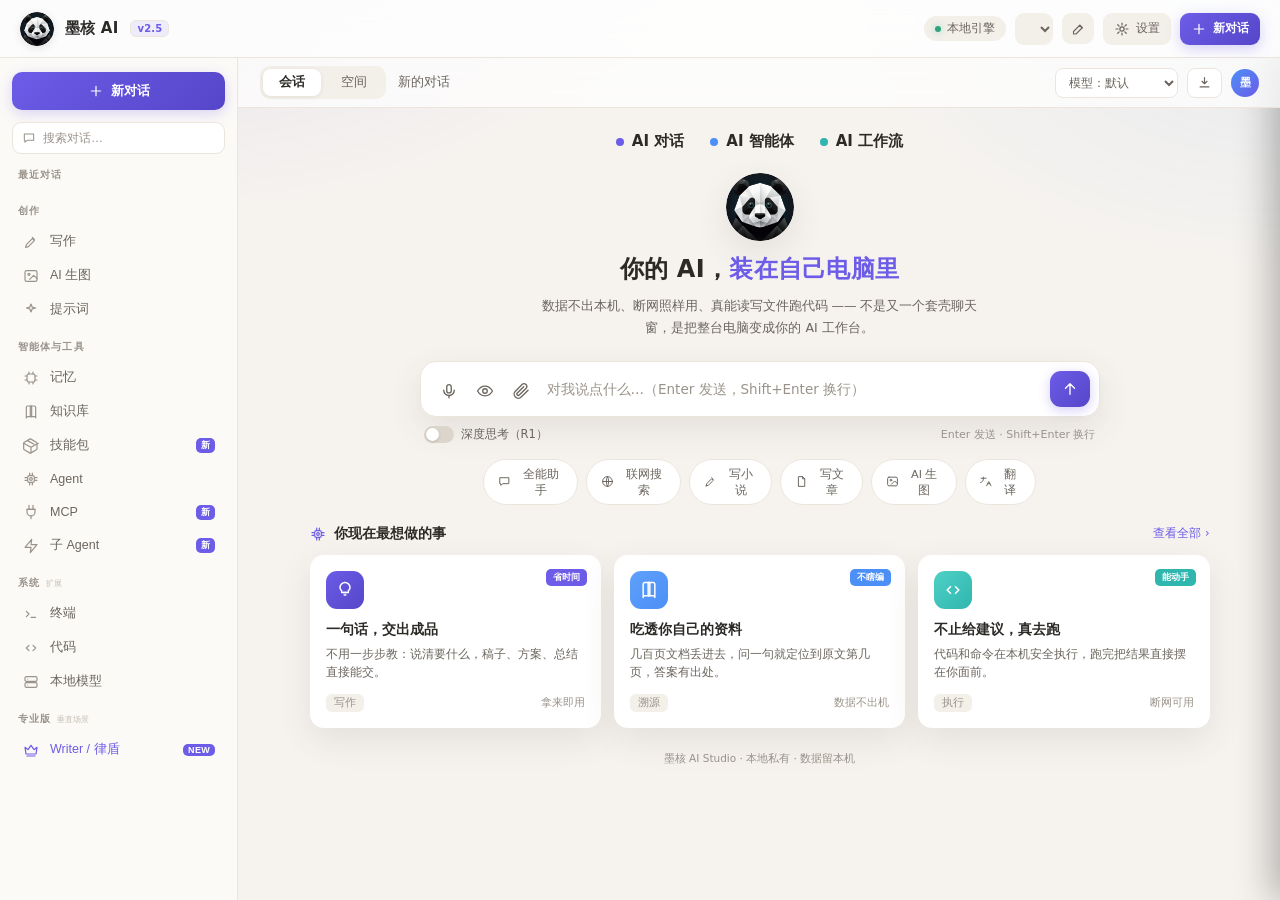
==== commit c3fc96b3: "feat(v2.5.0): 欢迎区文案用户利益化 + 专业版商业化入口 1) 三张卡片从能力分类改为用户利益导向；欢迎语前置差异化（本地/离线/真执行） 2) 新增专业版入口导流墨核 Writer 与" ====
--- a/static/index.html
+++ b/static/index.html
@@ -60,6 +60,11 @@
         <button class="nav-item" data-panel="terminal"><i class="ic" data-ic="terminal"></i><span>终端</span></button>
         <button class="nav-item" data-panel="code"><i class="ic" data-ic="code"></i><span>代码</span></button>
         <button class="nav-item" data-panel="ollama"><i class="ic" data-ic="server"></i><span>本地模型</span></button>
+      </div>
+
+      <div class="side-title">专业版 <small>垂直场景</small></div>
+      <div class="nav-list">
+        <button class="nav-item pro-entry" id="proEntry"><i class="ic" data-ic="crown"></i><span>Writer / 律盾</span><em class="nav-new"> NEW</em></button>
       </div>
     </aside>
 
@@ -99,8 +104,8 @@
           <div class="welcome-slogan"><span>AI 对话</span><span>AI 智能体</span><span>AI 工作流</span></div>
           <div class="welcome">
             <img src="/static/icon.png" class="welcome-logo" alt="墨核">
-            <h1>墨核 AI，<em>你的桌面助手</em></h1>
-            <p class="welcome-sub">本地私有、数据留本机 —— 聊天、问答、搜资料、写作、生图、写代码、跑命令，一个窗口全搞定。</p>
+            <h1>你的 AI，<em>装在自己电脑里</em></h1>
+            <p class="welcome-sub">数据不出本机、断网照样用、真能读写文件跑代码 —— 不是又一个套壳聊天窗，是把整台电脑变成你的 AI 工作台。</p>
           </div>
           <!-- 欢迎态：输入框嵌在内容流中（1:1 预览）；发消息后 JS 自动停靠到底部 -->
           <div id="composerHome" class="composer-home">
@@ -129,28 +134,28 @@
           </div>
           <!-- 智能体卡片区 -->
           <section class="agents" id="agentsSection">
-            <div class="agents-head"><h3><i class="ic" data-ic="agent"></i>智能体 · 常用能力</h3><span class="more" id="agentsMore">查看全部 ›</span></div>
+            <div class="agents-head"><h3><i class="ic" data-ic="agent"></i>你现在最想做的事</h3><span class="more" id="agentsMore">查看全部 ›</span></div>
             <div class="cards">
               <div class="card c1" data-cmd="你都能帮我做什么？">
-                <span class="badge">推荐</span>
+                <span class="badge">省时间</span>
                 <div class="card-ico"><i class="ic" data-ic="bulb"></i></div>
-                <h4>全能助手</h4>
-                <p>聊天、问答、搜资料、写文案，一个问题全都帮你搞定。</p>
-                <div class="meta"><span class="tag">对话</span><span>刚刚使用</span></div>
+                <h4>一句话，交出成品</h4>
+                <p>不用一步步教：说清要什么，稿子、方案、总结直接能交。</p>
+                <div class="meta"><span class="tag">写作</span><span>拿来即用</span></div>
               </div>
               <div class="card c2" data-cmd="帮我搜索知识库里的资料并总结">
-                <span class="badge">知识</span>
+                <span class="badge">不瞎编</span>
                 <div class="card-ico"><i class="ic" data-ic="knowledge"></i></div>
-                <h4>知识库问答</h4>
-                <p>把你的文档放进来，基于资料精准回答，答案有据可查。</p>
-                <div class="meta"><span class="tag">检索</span><span>本地知识</span></div>
+                <h4>吃透你自己的资料</h4>
+                <p>几百页文档丢进去，问一句就定位到原文第几页，答案有出处。</p>
+                <div class="meta"><span class="tag">溯源</span><span>数据不出机</span></div>
               </div>
               <div class="card c3" data-panel="code">
-                <span class="badge">工具</span>
+                <span class="badge">能动手</span>
                 <div class="card-ico"><i class="ic" data-ic="code"></i></div>
-                <h4>代码工作台</h4>
-                <p>写代码、跑命令、看结果，终端与代码能力本机安全执行。</p>
-                <div class="meta"><span class="tag">开发</span><span>本机执行</span></div>
+                <h4>不止给建议，真去跑</h4>
+                <p>代码和命令在本机安全执行，跑完把结果直接摆在你面前。</p>
+                <div class="meta"><span class="tag">执行</span><span>断网可用</span></div>
               </div>
             </div>
           </section>
@@ -259,6 +264,38 @@
       </div>
     </div>
   </div>
+
+  <!-- 专业版：垂直产品矩阵 -->
+  <div class="modal-mask hidden" id="proMask">
+    <div class="modal pro-modal" id="proModal">
+      <div class="settings-head">
+        <div class="settings-title"><i class="ic" data-ic="crown"></i> 墨核专业版 · 为特定职业打造</div>
+        <button class="settings-close" id="proClose"><i class="ic" data-ic="close"></i></button>
+      </div>
+      <div class="pro-body">
+        <p class="pro-lead">同一个本地内核，为写作和法律场景深度定制。数据依旧不出本机。</p>
+        <div class="pro-grid">
+          <div class="pro-card">
+            <div class="pro-badge">写作向</div>
+            <div class="pro-ico" style="background:linear-gradient(135deg,#8b7cf6,#6c5ce7)"><i class="ic" data-ic="pen"></i></div>
+            <h4>墨核 Writer</h4>
+            <p>长篇小说创作助手。人物卡片、设定时间线、伏笔清单、一键回填 —— 写到第 50 章也不崩人设。</p>
+            <div class="pro-price">¥99 起 <small>买断</small></div>
+            <button class="pro-cta" data-product="墨核 Writer">了解详情</button>
+          </div>
+          <div class="pro-card">
+            <div class="pro-badge">法律向</div>
+            <div class="pro-ico" style="background:linear-gradient(135deg,#4C8FF7,#2F6FD0)"><i class="ic" data-ic="doc"></i></div>
+            <h4>律盾 LexShield</h4>
+            <p>律师案卷工作台。本地案卷库、引用溯源问答、文书起草、合同审查 —— 每个结论都能点回原文页码。</p>
+            <div class="pro-price">¥499 起 <small>买断</small></div>
+            <button class="pro-cta" data-product="律盾 LexShield">了解详情</button>
+          </div>
+        </div>
+        <p class="pro-foot">专业版为独立产品，功能更聚焦。点击「了解详情」查看介绍。</p>
+      </div>
+    </div>
+  </div>
 </div>
 <script src="/static/vendor/katex/katex.min.js"></script>
 <script src="/static/vendor/highlight.min.js"></script>
--- a/static/style.css
+++ b/static/style.css
@@ -1165,3 +1165,26 @@
 .settings-tabs{flex-direction:column;display:flex;align-items:stretch}
 .settings-tab{width:100%;flex:0 0 auto;white-space:nowrap}
 .settings-tab .ic,.settings-tab .ic svg{flex:0 0 15px}
+
+/* =========================================================================
+   v2.5 —— 专业版产品矩阵入口（商业化展示）
+   ========================================================================= */
+.pro-entry{color:var(--accent)}
+.pro-entry .ic,.pro-entry .ic svg{color:var(--accent)}
+.pro-entry span{color:var(--accent)}
+.pro-modal{width:min(720px,94vw);max-height:min(88vh,620px);text-align:left;padding:0;display:flex;flex-direction:column;overflow:hidden;border-radius:18px}
+.pro-body{padding:22px 26px 24px;overflow-y:auto}
+.pro-lead{font-size:13px;color:var(--txt-2);margin-bottom:18px;line-height:1.6}
+.pro-grid{display:grid;grid-template-columns:repeat(2,1fr);gap:16px}
+.pro-card{background:var(--surface);border:1px solid var(--line);border-radius:14px;padding:18px;position:relative;box-shadow:var(--shadow)}
+.pro-badge{position:absolute;top:14px;right:14px;font-size:10px;font-weight:700;color:var(--accent);background:var(--accent-soft);padding:3px 9px;border-radius:6px}
+.pro-ico{width:42px;height:42px;border-radius:12px;display:flex;align-items:center;justify-content:center;margin-bottom:12px}
+.pro-ico .ic,.pro-ico .ic svg{width:22px;height:22px;color:#fff}
+.pro-card h4{font-size:15px;font-weight:700;margin-bottom:8px}
+.pro-card p{font-size:12px;color:var(--txt-2);line-height:1.7;min-height:62px}
+.pro-price{font-size:16px;font-weight:800;color:var(--accent);margin:12px 0}
+.pro-price small{font-size:11px;font-weight:500;color:var(--txt-3);margin-left:3px}
+.pro-cta{width:100%;height:36px;border:none;border-radius:9px;background:linear-gradient(135deg,var(--accent),#5546C9);color:#fff;font-size:12.5px;font-weight:600;cursor:pointer;transition:.16s}
+.pro-cta:hover{filter:brightness(1.06)}
+.pro-foot{font-size:11px;color:var(--txt-3);text-align:center;margin-top:18px}
+@media(max-width:640px){.pro-grid{grid-template-columns:1fr}.pro-card p{min-height:0}}
